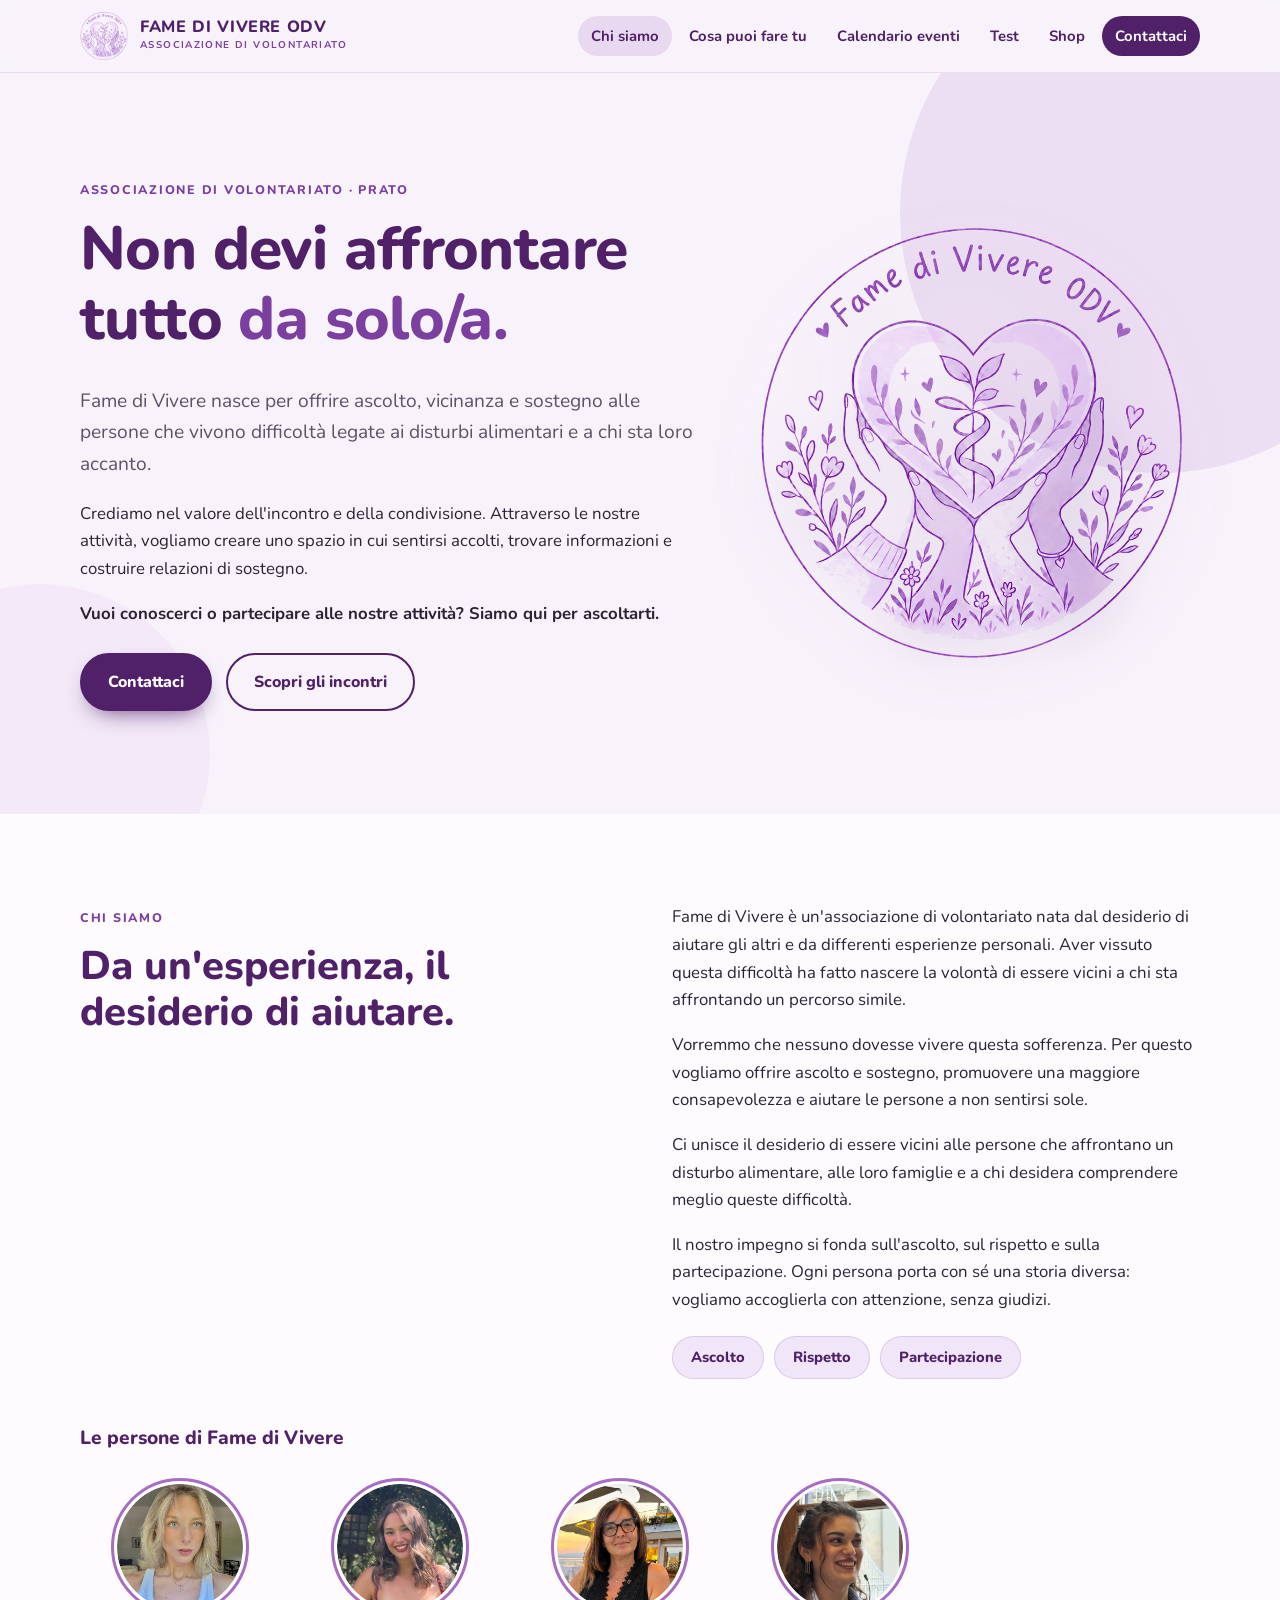
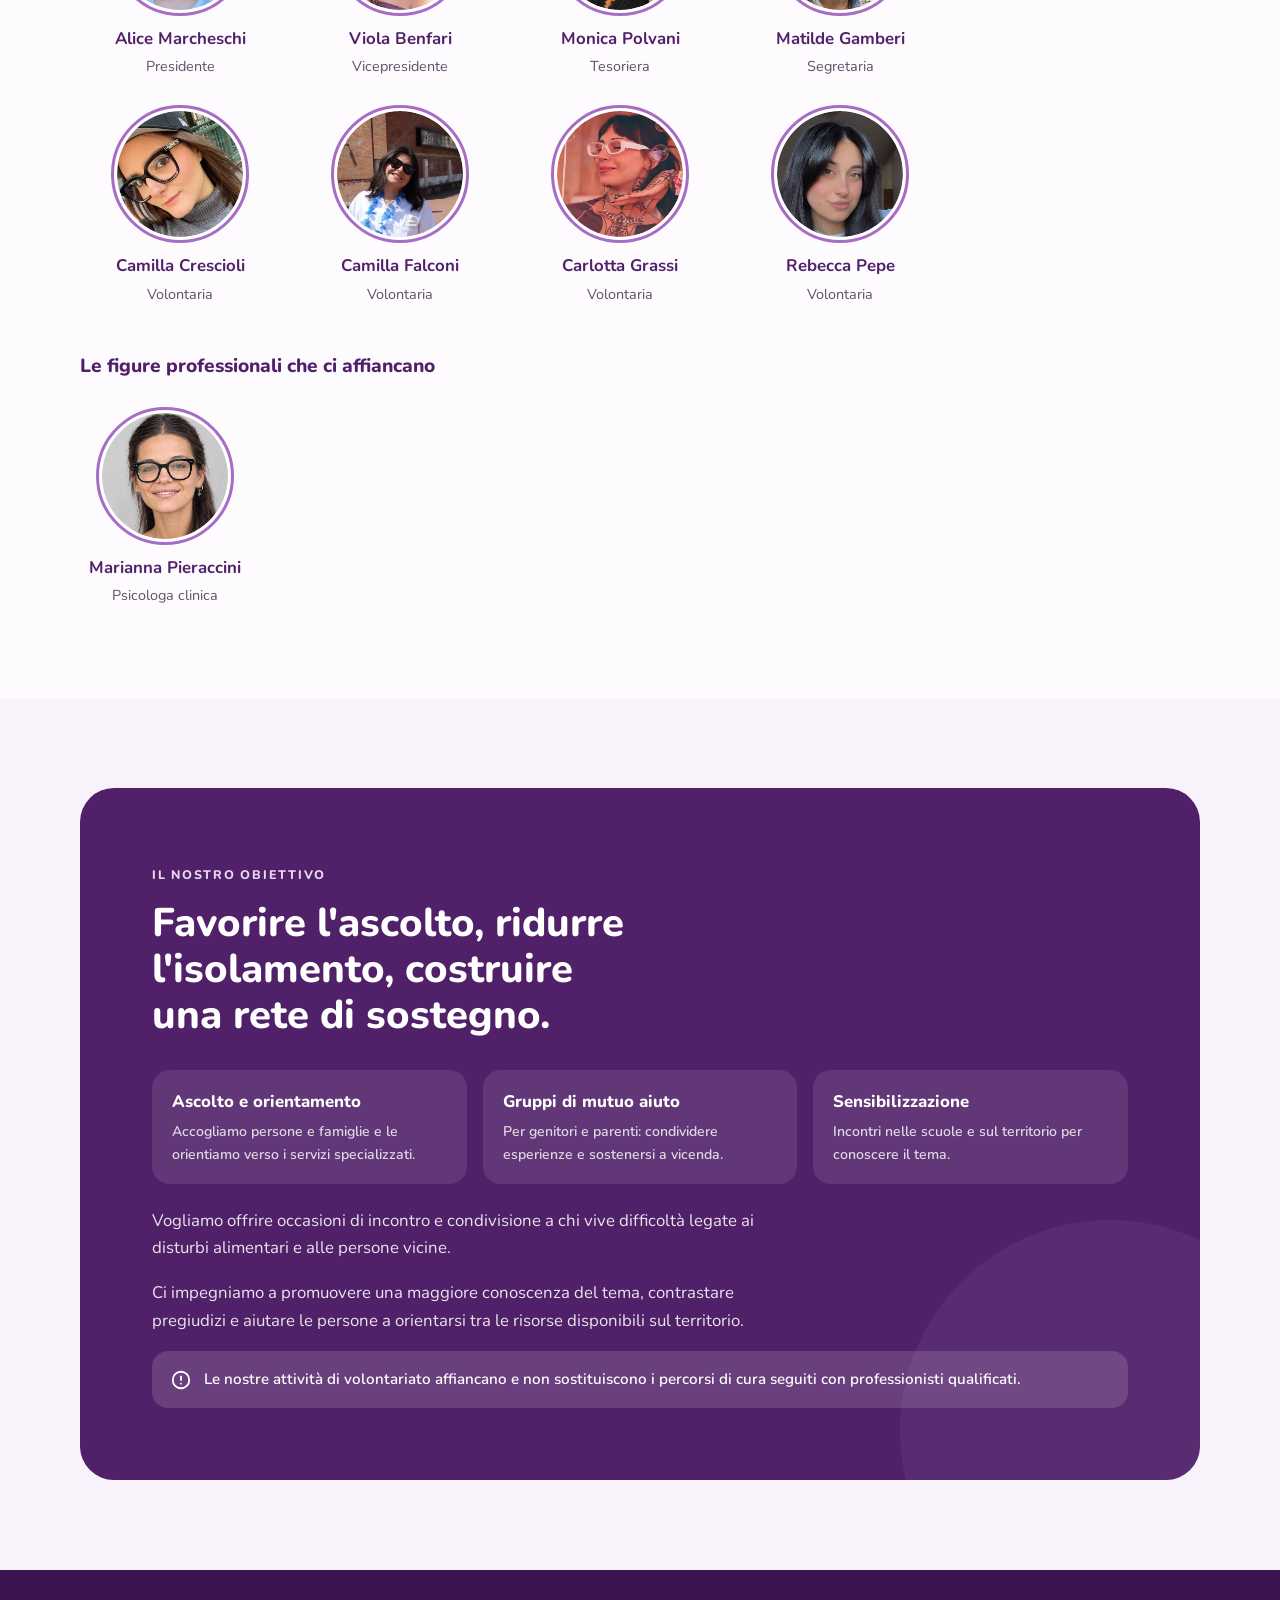
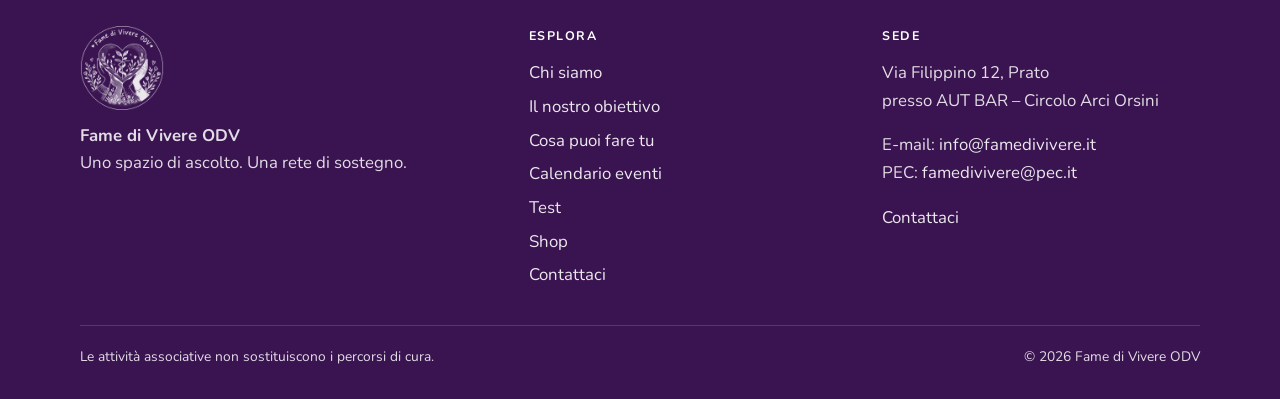
==== index.html @ 44b1a3b3 "Add files via upload" ====
<!doctype html>
<html lang="it">
<head>
<meta charset="utf-8">
<meta name="viewport" content="width=device-width,initial-scale=1">
<title>Fame di Vivere ODV – Uno spazio di ascolto, una rete di sostegno</title>
<meta name="description" content="Fame di Vivere è un'associazione di volontariato di Prato che offre ascolto e sostegno a chi vive un disturbo alimentare e alle persone che gli sono accanto.">
<meta name="theme-color" content="#502068">
<link rel="icon" href="img/favicon.png">
<link rel="preconnect" href="https://fonts.googleapis.com">
<link rel="preconnect" href="https://fonts.gstatic.com" crossorigin>
<link href="https://fonts.googleapis.com/css2?family=Nunito:wght@400;600;700;800&display=swap" rel="stylesheet">
<link rel="stylesheet" href="style.css">
</head>
<body>
<header class="site-header">
  <div class="wrap nav">
    <a class="brand" href="index.html" aria-label="Fame di Vivere – home">
      <img src="img/logo-sm.png" alt="">
      <span><b>FAME DI VIVERE ODV</b><small>Associazione di volontariato</small></span>
    </a>
    <button class="burger" aria-label="Apri il menu" aria-expanded="false"><span></span><span></span><span></span></button>
    <ul class="menu" id="menu">
      <li><a href="index.html" aria-current="page">Chi siamo</a></li>
      <li><a href="cosa-puoi-fare.html">Cosa puoi fare tu</a></li>
      <li><a href="calendario.html">Calendario eventi</a></li>
      <li><a href="test.html">Test</a></li>
      <li><a href="shop.html">Shop</a></li>
      <li><a class="cta" href="contatti.html">Contattaci</a></li>
    </ul>
  </div>
</header>
<main>
<!-- ============ a. HOME ============ -->
<section class="hero" id="home">
  <div class="blob b1"></div><div class="blob b2"></div>
  <div class="wrap grid">
    <div>
      <span class="eyebrow">Associazione di volontariato · Prato</span>
      <h1>Non devi affrontare tutto <em>da solo/a.</em></h1>
      <p class="lead">Fame di Vivere nasce per offrire ascolto, vicinanza e sostegno alle persone che vivono difficoltà legate ai disturbi alimentari e a chi sta loro accanto.</p>
      <p>Crediamo nel valore dell'incontro e della condivisione. Attraverso le nostre attività, vogliamo creare uno spazio in cui sentirsi accolti, trovare informazioni e costruire relazioni di sostegno.</p>
      <p><strong>Vuoi conoscerci o partecipare alle nostre attività? Siamo qui per ascoltarti.</strong></p>
      <div class="btns">
        <a class="btn primary" href="contatti.html">Contattaci</a>
        <a class="btn ghost" href="calendario.html">Scopri gli incontri</a>
      </div>
    </div>
    <img class="logo-big" src="img/logo.png" alt="Logo di Fame di Vivere ODV: due mani che sorreggono un cuore con una piantina che cresce">
  </div>
</section>

<!-- ============ b. CHI SIAMO ============ -->
<section class="alt" id="chi-siamo">
  <div class="wrap">
    <div class="two">
      <div>
        <span class="eyebrow">Chi siamo</span>
        <h2>Da un'esperienza, il desiderio di aiutare.</h2>
      </div>
      <div>
        <p>Fame di Vivere è un'associazione di volontariato nata dal desiderio di aiutare gli altri e da differenti esperienze personali. Aver vissuto questa difficoltà ha fatto nascere la volontà di essere vicini a chi sta affrontando un percorso simile.</p>
        <p>Vorremmo che nessuno dovesse vivere questa sofferenza. Per questo vogliamo offrire ascolto e sostegno, promuovere una maggiore consapevolezza e aiutare le persone a non sentirsi sole.</p>
        <p>Ci unisce il desiderio di essere vicini alle persone che affrontano un disturbo alimentare, alle loro famiglie e a chi desidera comprendere meglio queste difficoltà.</p>
        <p>Il nostro impegno si fonda sull'ascolto, sul rispetto e sulla partecipazione. Ogni persona porta con sé una storia diversa: vogliamo accoglierla con attenzione, senza giudizi.</p>
        <div class="valori"><span class="chip">Ascolto</span><span class="chip">Rispetto</span><span class="chip">Partecipazione</span></div>
      </div>
    </div>

    <h3 class="team-title">Le persone di Fame di Vivere</h3>
    <div class="team team-vol">
      <div class="person"><div class="avatar has-photo"><img src="img/volontarie/alice-marcheschi.jpg" alt="Alice Marcheschi" loading="lazy"></div><b>Alice Marcheschi</b><span>Presidente</span></div>
      <div class="person"><div class="avatar has-photo"><img src="img/volontarie/viola-benfari.jpg" alt="Viola Benfari" loading="lazy"></div><b>Viola Benfari</b><span>Vicepresidente</span></div>
      <div class="person"><div class="avatar has-photo"><img src="img/volontarie/monica-polvani.jpg" alt="Monica Polvani" loading="lazy"></div><b>Monica Polvani</b><span>Tesoriera</span></div>
      <div class="person"><div class="avatar has-photo"><img src="img/volontarie/matilde-gamberi.jpg" alt="Matilde Gamberi" loading="lazy"></div><b>Matilde Gamberi</b><span>Segretaria</span></div>
      <div class="person"><div class="avatar has-photo"><img src="img/volontarie/camilla-crescioli.jpg" alt="Camilla Crescioli" loading="lazy"></div><b>Camilla Crescioli</b><span>Volontaria</span></div>
      <div class="person"><div class="avatar has-photo"><img src="img/volontarie/camilla-falconi.jpg" alt="Camilla Falconi" loading="lazy"></div><b>Camilla Falconi</b><span>Volontaria</span></div>
      <div class="person"><div class="avatar has-photo"><img src="img/volontarie/carlotta-grassi.jpg" alt="Carlotta Grassi" loading="lazy"></div><b>Carlotta Grassi</b><span>Volontaria</span></div>
      <div class="person"><div class="avatar has-photo"><img src="img/volontarie/rebecca-pepe.jpg" alt="Rebecca Pepe" loading="lazy"></div><b>Rebecca Pepe</b><span>Volontaria</span></div>
    </div>

    <h3 class="team-title">Le figure professionali che ci affiancano</h3>
    <div class="team">
      <div class="person"><div class="avatar has-photo"><img src="img/professioniste/marianna-pieraccini.jpg" alt="Marianna Pieraccini" loading="lazy"></div><b>Marianna Pieraccini</b><span>Psicologa clinica</span></div>
    </div>
  </div>
</section>

<!-- ============ c. OBIETTIVO ============ -->
<section id="obiettivo">
  <div class="wrap">
    <div class="goal">
      <div class="blob"></div>
      <span class="eyebrow" style="color:var(--lilla-200)">Il nostro obiettivo</span>
      <h2>Favorire l'ascolto, ridurre l'isolamento, costruire una rete di sostegno.</h2>
      <div class="pillars">
        <div>Ascolto e orientamento<small>Accogliamo persone e famiglie e le orientiamo verso i servizi specializzati.</small></div>
        <div>Gruppi di mutuo aiuto<small>Per genitori e parenti: condividere esperienze e sostenersi a vicenda.</small></div>
        <div>Sensibilizzazione<small>Incontri nelle scuole e sul territorio per conoscere il tema.</small></div>
      </div>
      <p>Vogliamo offrire occasioni di incontro e condivisione a chi vive difficoltà legate ai disturbi alimentari e alle persone vicine.</p>
      <p>Ci impegniamo a promuovere una maggiore conoscenza del tema, contrastare pregiudizi e aiutare le persone a orientarsi tra le risorse disponibili sul territorio.</p>
      <div class="note">
        <svg viewBox="0 0 24 24" fill="none" stroke="currentColor" stroke-width="2" stroke-linecap="round" stroke-linejoin="round"><circle cx="12" cy="12" r="9"/><path d="M12 8v4M12 16h.01"/></svg>
        <span>Le nostre attività di volontariato affiancano e non sostituiscono i percorsi di cura seguiti con professionisti qualificati.</span>
      </div>
    </div>
  </div>
</section>


</main>
<footer>
  <div class="wrap">
    <div class="foot">
      <div>
        <img src="img/logo.png" alt="">
        <p><strong>Fame di Vivere ODV</strong><br>Uno spazio di ascolto. Una rete di sostegno.</p>
      </div>
      <div>
        <h4>Esplora</h4>
        <ul><li><a href="index.html">Chi siamo</a></li><li><a href="index.html#obiettivo">Il nostro obiettivo</a></li><li><a href="cosa-puoi-fare.html">Cosa puoi fare tu</a></li><li><a href="calendario.html">Calendario eventi</a></li><li><a href="test.html">Test</a></li><li><a href="shop.html">Shop</a></li><li><a href="contatti.html">Contattaci</a></li></ul>
      </div>
      <div>
        <h4>Sede</h4>
        <p>Via Filippino 12, Prato<br>presso AUT BAR – Circolo Arci Orsini</p>
        <p>E-mail: <a href="mailto:info@famedivivere.it">info@famedivivere.it</a><br>PEC: <a href="mailto:famedivivere@pec.it">famedivivere@pec.it</a></p>
        <p><a href="contatti.html">Contattaci</a></p>
      </div>
    </div>
    <div class="legal">
      <span>Le attività associative non sostituiscono i percorsi di cura.</span>
      <span>© 2026 Fame di Vivere ODV</span>
    </div>
  </div>
</footer>
<script>
  const b=document.querySelector('.burger'),m=document.getElementById('menu');
  b.addEventListener('click',()=>{const o=m.classList.toggle('open');b.setAttribute('aria-expanded',o)});
  m.addEventListener('click',e=>{if(e.target.tagName==='A'){m.classList.remove('open');b.setAttribute('aria-expanded',false)}});
</script>
</body>
</html>
---- style.css ----
/* Fame di Vivere ODV — bozza sito
   Palette ricavata da logo e volantino */
:root{
  --viola-900:#3a1450;
  --viola-800:#502068;   /* viola del volantino */
  --viola-600:#7b3fa0;   /* tratto del logo */
  --viola-400:#a76cc3;
  --lilla-200:#e8d8f0;
  --lilla-100:#f1e6f7;
  --lilla-50:#f8f3fb;
  --carta:#fdfbfe;
  --ink:#2b2233;
  --ink-soft:#5d5266;
  --raggio:22px;
  --ombra:0 12px 40px -18px rgba(80,32,104,.35);
}
*{box-sizing:border-box}
html{scroll-behavior:smooth;scroll-padding-top:84px}
body{
  margin:0;font-family:"Nunito",system-ui,-apple-system,"Segoe UI",sans-serif;
  color:var(--ink);background:var(--lilla-50);line-height:1.65;font-size:1.05rem;
  -webkit-font-smoothing:antialiased;
}
img{max-width:100%;display:block}
a{color:var(--viola-600)}
h1,h2,h3{font-family:"Nunito",system-ui,sans-serif;color:var(--viola-800);line-height:1.15;margin:0 0 .5em}
h1{font-size:clamp(2.2rem,5.4vw,3.8rem);font-weight:800;letter-spacing:-.01em}
h2{font-size:clamp(1.7rem,3.6vw,2.5rem);font-weight:800}
h3{font-size:1.2rem;font-weight:800}
p{margin:0 0 1em}
.wrap{width:min(1120px,100% - 40px);margin-inline:auto}
.eyebrow{
  display:inline-block;font-size:.78rem;font-weight:800;letter-spacing:.14em;text-transform:uppercase;
  color:var(--viola-600);margin-bottom:.9rem
}
.lead{font-size:1.2rem;color:var(--ink-soft);max-width:60ch}
.serif{font-family:"Fraunces",Georgia,serif}

/* ---------- header ---------- */
.site-header{
  position:sticky;top:0;z-index:50;
  background:rgba(248,243,251,.88);backdrop-filter:blur(12px);
  border-bottom:1px solid rgba(123,63,160,.12);
}
.nav{display:flex;align-items:center;justify-content:space-between;gap:20px;height:72px}
.brand{display:flex;align-items:center;gap:12px;text-decoration:none;color:var(--viola-800)}
.brand img{width:48px;height:48px}
.brand b{display:block;font-weight:800;letter-spacing:.04em;font-size:1.02rem;line-height:1.1}
.brand small{display:block;font-size:.62rem;letter-spacing:.14em;text-transform:uppercase;font-weight:700;color:var(--viola-600)}
.menu{display:flex;gap:4px;list-style:none;margin:0;padding:0}
.menu a{
  display:block;padding:8px 13px;border-radius:99px;text-decoration:none;
  color:var(--viola-800);font-weight:700;font-size:.93rem;transition:background .2s
}
.menu a:hover{background:var(--lilla-200)}
.menu a.cta{background:var(--viola-800);color:#fff}
.menu a.cta:hover{background:var(--viola-900)}
.burger{display:none;background:none;border:0;padding:8px;cursor:pointer}
.burger span{display:block;width:26px;height:2.5px;background:var(--viola-800);margin:5px 0;border-radius:2px;transition:.25s}

/* ---------- hero ---------- */
.hero{position:relative;overflow:hidden;padding:clamp(48px,8vw,110px) 0 clamp(60px,8vw,120px)}
.blob{position:absolute;border-radius:50%;background:var(--lilla-200);opacity:.7;z-index:0}
.blob.b1{width:520px;height:520px;right:-140px;top:-120px}
.blob.b2{width:340px;height:340px;left:-130px;bottom:-110px;background:var(--lilla-100)}
.hero .grid{position:relative;z-index:1;display:grid;grid-template-columns:1.15fr .85fr;gap:48px;align-items:center}
.hero h1 em{font-style:normal;color:var(--viola-600)}
.hero .logo-big{width:min(430px,100%);margin-inline:auto;filter:drop-shadow(0 18px 30px rgba(80,32,104,.18))}
.btns{display:flex;flex-wrap:wrap;gap:14px;margin-top:1.6rem}
.btn{
  display:inline-flex;align-items:center;gap:8px;padding:14px 26px;border-radius:99px;
  font-weight:800;text-decoration:none;font-size:1rem;border:2px solid var(--viola-800);
  transition:transform .2s,background .2s,color .2s,box-shadow .2s
}
.btn.primary{background:var(--viola-800);color:#fff;box-shadow:0 10px 24px -12px var(--viola-800)}
.btn.primary:hover{background:var(--viola-900);transform:translateY(-2px)}
.btn.ghost{background:transparent;color:var(--viola-800)}
.btn.ghost:hover{background:var(--viola-800);color:#fff;transform:translateY(-2px)}
.btn.light{background:#fff;color:var(--viola-800);border-color:#fff}
.btn.light:hover{background:var(--lilla-200);border-color:var(--lilla-200)}

/* ---------- sezioni ---------- */
section{padding:clamp(56px,7vw,96px) 0}
section.alt{background:var(--carta)}
.sec-head{max-width:720px;margin-bottom:2.4rem}
.two{display:grid;grid-template-columns:1fr 1fr;gap:clamp(28px,5vw,64px);align-items:start}
.card{
  background:#fff;border-radius:var(--raggio);padding:28px;box-shadow:var(--ombra);
  border:1px solid rgba(123,63,160,.1)
}
.card h3{margin-bottom:.35em}
.cards{display:grid;grid-template-columns:repeat(3,1fr);gap:22px}
.icon{
  width:52px;height:52px;border-radius:16px;background:var(--lilla-100);display:grid;place-items:center;
  margin-bottom:16px;color:var(--viola-600)
}
.icon svg{width:26px;height:26px}

/* chi siamo */
.valori{display:flex;flex-wrap:wrap;gap:10px;margin-top:1.4rem}
.chip{
  background:var(--lilla-100);color:var(--viola-800);font-weight:800;font-size:.92rem;
  padding:8px 18px;border-radius:99px;border:1px solid rgba(123,63,160,.18)
}
.team{display:grid;grid-template-columns:repeat(auto-fill,minmax(170px,1fr));gap:20px;margin-top:2rem}
.person{text-align:center}
.avatar{
  width:132px;height:132px;border-radius:50%;margin:0 auto 12px;
  background:radial-gradient(circle at 35% 30%,var(--lilla-100),var(--lilla-200));
  border:3px dashed var(--viola-400);display:grid;place-items:center;color:var(--viola-400)
}
.avatar svg{width:42px;height:42px}
.person b{display:block;color:var(--viola-800)}
.person span{font-size:.9rem;color:var(--ink-soft)}
.team-title{margin-top:3rem;margin-bottom:0}

/* obiettivo */
.goal{
  background:var(--viola-800);color:#fff;border-radius:34px;padding:clamp(32px,6vw,72px);
  position:relative;overflow:hidden
}
.goal h2{color:#fff;max-width:20ch}
.goal p{color:rgba(255,255,255,.88);max-width:62ch}
.goal .blob{background:rgba(255,255,255,.07);width:420px;height:420px;right:-120px;bottom:-160px}
.goal .pillars{display:grid;grid-template-columns:repeat(3,1fr);gap:16px;margin:2rem 0 1.4rem;position:relative}
.pillars div{background:rgba(255,255,255,.1);border-radius:18px;padding:18px 20px;font-weight:800}
.pillars small{display:block;font-weight:600;opacity:.8;margin-top:4px;font-size:.88rem}
.note{
  display:flex;gap:12px;align-items:flex-start;background:var(--lilla-100);color:var(--viola-800);
  border-radius:16px;padding:16px 18px;font-size:.95rem;font-weight:600;position:relative
}
.goal .note{background:rgba(255,255,255,.14);color:#fff}
.note svg{flex:none;width:22px;height:22px;margin-top:2px}

/* dove siamo */
.map{
  min-height:320px;border-radius:var(--raggio);overflow:hidden;position:relative;
  background:linear-gradient(135deg,var(--lilla-100),var(--lilla-200));
  display:grid;place-items:center;text-align:center;padding:24px;color:var(--viola-800);
  border:2px dashed var(--viola-400)
}
.map svg{width:44px;height:44px;margin:0 auto 10px;color:var(--viola-600)}
.indirizzo{
  background:var(--viola-800);color:#fff;border-radius:var(--raggio);padding:24px 28px;margin-bottom:1.4rem;text-align:center
}
.indirizzo small{display:block;letter-spacing:.14em;text-transform:uppercase;font-weight:800;font-size:.72rem;opacity:.8}
.indirizzo strong{display:block;font-size:1.7rem;margin:.2rem 0}
.indirizzo span{font-size:.95rem;opacity:.9}
.todo{
  display:inline-block;background:#fff4c9;color:#7a5a00;border:1px dashed #d9b23a;
  padding:1px 9px;border-radius:8px;font-size:.88em;font-weight:700
}

/* contatti */
.contatti-list{list-style:none;margin:0;padding:0;display:grid;gap:14px}
.contatti-list li{display:flex;gap:14px;align-items:center}
.contatti-list .icon{margin:0;flex:none}
.contatti-list b{display:block;color:var(--viola-800);font-size:.88rem;letter-spacing:.04em}
.supporto{background:linear-gradient(160deg,var(--lilla-100),#fff)}
.supporto .card{box-shadow:none}
form{display:grid;gap:14px;margin-top:1rem}
label{font-weight:800;color:var(--viola-800);font-size:.9rem;display:block;margin-bottom:5px}
input,textarea{
  width:100%;font:inherit;padding:13px 16px;border-radius:14px;border:1.5px solid var(--lilla-200);
  background:#fff;color:var(--ink)
}
input:focus,textarea:focus{outline:3px solid rgba(123,63,160,.25);border-color:var(--viola-600)}
textarea{min-height:120px;resize:vertical}

/* test */
.soon{
  text-align:center;border-radius:34px;padding:clamp(36px,6vw,72px);
  background:var(--lilla-100);border:2px dashed var(--viola-400)
}
.soon h2{margin-bottom:.4em}
.soon p{max-width:58ch;margin-inline:auto}

/* agenda / eventi */
.agenda{display:grid;gap:18px}
.evento{
  display:grid;grid-template-columns:96px 1fr auto;gap:22px;align-items:center;
  background:#fff;border-radius:var(--raggio);padding:20px 24px;box-shadow:var(--ombra);
  border:1px solid rgba(123,63,160,.1)
}
.data{
  background:var(--viola-800);color:#fff;border-radius:18px;text-align:center;padding:12px 6px;line-height:1.1
}
.data b{display:block;font-size:1.9rem}
.data span{font-size:.78rem;letter-spacing:.14em;text-transform:uppercase;font-weight:800;opacity:.85}
.meta{display:flex;flex-wrap:wrap;gap:6px 18px;font-size:.92rem;color:var(--ink-soft);margin-top:6px}
.meta span::before{content:"•";color:var(--viola-400);margin-right:7px}
.tag{
  font-size:.74rem;font-weight:800;letter-spacing:.1em;text-transform:uppercase;
  background:var(--lilla-100);color:var(--viola-800);padding:5px 12px;border-radius:99px;display:inline-block;margin-bottom:6px
}
.campo-eventi{display:grid;grid-template-columns:repeat(2,1fr);gap:22px}
.ev-card{background:#fff;border-radius:var(--raggio);overflow:hidden;box-shadow:var(--ombra);border:1px solid rgba(123,63,160,.1)}
.ev-img{
  aspect-ratio:16/9;background:linear-gradient(135deg,var(--lilla-200),var(--viola-400));
  display:grid;place-items:center;color:rgba(255,255,255,.9)
}
.ev-img svg{width:48px;height:48px}
.ev-body{padding:22px 26px 26px}

/* footer */
footer{background:var(--viola-900);color:rgba(255,255,255,.85);padding:56px 0 30px}
footer a{color:#fff}
.foot{display:grid;grid-template-columns:1.3fr 1fr 1fr;gap:36px}
.foot img{width:84px;margin-bottom:12px;filter:brightness(0) invert(1);opacity:.9}
.foot h4{color:#fff;letter-spacing:.12em;text-transform:uppercase;font-size:.78rem;margin:0 0 .8rem}
.foot ul{list-style:none;margin:0;padding:0;display:grid;gap:6px}
.foot a{text-decoration:none;opacity:.9}
.foot a:hover{text-decoration:underline}
.legal{
  margin-top:36px;padding-top:20px;border-top:1px solid rgba(255,255,255,.15);
  font-size:.86rem;display:flex;flex-wrap:wrap;justify-content:space-between;gap:10px
}

/* ---------- responsive ---------- */
@media (max-width:900px){
  .hero .grid,.two,.cards,.goal .pillars,.foot,.campo-eventi{grid-template-columns:1fr}
  .hero .logo-big{width:min(300px,80%);order:-1}
  .evento{grid-template-columns:76px 1fr}
  .evento .btn{grid-column:1/-1;justify-content:center}
  .burger{display:block}
  .menu{
    position:absolute;top:72px;left:0;right:0;background:var(--lilla-50);flex-direction:column;
    padding:12px 20px 20px;border-bottom:1px solid rgba(123,63,160,.15);display:none
  }
  .menu.open{display:flex}
  .menu a{padding:12px 14px}
}
@media (prefers-reduced-motion:reduce){html{scroll-behavior:auto}*{transition:none!important}}

/* ---------- pagine interne ---------- */
.page-hero{position:relative;overflow:hidden;padding:clamp(40px,6vw,76px) 0 clamp(28px,4vw,48px)}
.page-hero .wrap{position:relative;z-index:1}
.page-hero h1{font-size:clamp(2rem,4.6vw,3.2rem)}
.menu a[aria-current="page"]{background:var(--lilla-200)}
.menu a.cta[aria-current="page"]{background:var(--viola-900)}

/* ---------- calendario ---------- */
.cal-layout{display:grid;grid-template-columns:1.45fr 1fr;gap:28px;align-items:start}
.cal{background:#fff;border-radius:var(--raggio);box-shadow:var(--ombra);border:1px solid rgba(123,63,160,.1);padding:22px}
.cal-top{display:flex;align-items:center;justify-content:space-between;gap:10px;margin-bottom:14px}
.cal-top h2{margin:0;font-size:1.5rem;text-transform:capitalize}
.cal-nav{display:flex;gap:6px}
.cal-nav button{
  font:inherit;font-weight:800;cursor:pointer;border:1.5px solid var(--lilla-200);background:#fff;color:var(--viola-800);
  border-radius:12px;min-width:42px;height:42px;padding:0 12px;transition:background .2s
}
.cal-nav button:hover{background:var(--lilla-100)}
.cal-grid{display:grid;grid-template-columns:repeat(7,1fr);gap:6px}
.cal-dow{text-align:center;font-size:.72rem;font-weight:800;letter-spacing:.1em;text-transform:uppercase;color:var(--viola-600);padding:6px 0}
.cal-day{
  position:relative;aspect-ratio:1/1;border:0;border-radius:14px;background:var(--lilla-50);color:var(--ink);
  font:inherit;font-weight:700;cursor:pointer;display:flex;flex-direction:column;align-items:center;justify-content:center;gap:4px;
  transition:background .15s,transform .15s
}
.cal-day:hover{background:var(--lilla-100)}
.cal-day.out{background:transparent;color:#b9acc3;cursor:default}
.cal-day.today{outline:2px solid var(--viola-400);outline-offset:-2px}
.cal-day.has{background:var(--lilla-200);color:var(--viola-800)}
.cal-day.has::after{content:"";width:7px;height:7px;border-radius:50%;background:var(--viola-600)}
.cal-day.sel{background:var(--viola-800);color:#fff}
.cal-day.sel::after{background:#fff}
.cal-day:focus-visible{outline:3px solid rgba(123,63,160,.5)}
.cal-legend{display:flex;gap:18px;flex-wrap:wrap;margin-top:14px;font-size:.85rem;color:var(--ink-soft)}
.cal-legend i{display:inline-block;width:12px;height:12px;border-radius:4px;background:var(--lilla-200);margin-right:6px;vertical-align:-1px}
.cal-legend i.t{background:#fff;outline:2px solid var(--viola-400);outline-offset:-2px}
.day-panel{background:#fff;border-radius:var(--raggio);box-shadow:var(--ombra);border:1px solid rgba(123,63,160,.1);padding:24px;position:sticky;top:92px}
.day-panel h3{margin-bottom:.6em;text-transform:capitalize}
.day-panel .empty{color:var(--ink-soft);margin:0}
.day-item{border-top:1px solid var(--lilla-200);padding:14px 0}
.day-item:first-of-type{border-top:0;padding-top:0}
.day-item h4{margin:.2rem 0 .3rem;color:var(--viola-800);font-size:1.05rem}
.day-item .meta{margin-top:2px}
.ev-date{font-size:.8rem;font-weight:800;letter-spacing:.1em;text-transform:uppercase;color:var(--viola-600);margin-bottom:6px}
.ev-card .ev-img.d{flex-direction:column;gap:2px;font-weight:800;color:#fff}
.ev-card .ev-img.d b{font-size:3rem;line-height:1}
.ev-card .ev-img.d span{letter-spacing:.2em;text-transform:uppercase;font-size:.85rem}
.ev-card .meta{margin:.5rem 0 1rem}
.proximi{display:grid;grid-template-columns:repeat(3,1fr);gap:22px}
@media (max-width:900px){
  .cal-layout,.proximi{grid-template-columns:1fr}
  .day-panel{position:static}
  .cal{padding:14px}.cal-grid{gap:4px}
}
.team-vol{grid-template-columns:repeat(4,1fr);max-width:860px;row-gap:28px}
@media (max-width:900px){.team-vol{grid-template-columns:repeat(2,1fr)}}

/* mappa */
.map.live{padding:0;border:0;display:block;min-height:0;aspect-ratio:4/3;box-shadow:var(--ombra);background:var(--lilla-100)}
.map.live iframe{width:100%;height:100%;border:0;display:block}
.map-link{margin:16px 0 0}
@media (max-width:900px){.map.live{aspect-ratio:1/1}}

/* foto volontarie */
.avatar.has-photo{border:3px solid #fff;outline:3px solid var(--viola-400);outline-offset:0;overflow:hidden;background:var(--lilla-100);padding:0}
.avatar.has-photo img{width:100%;height:100%;object-fit:cover;border-radius:50%}

/* pagina contatti */
.cards.c2{grid-template-columns:repeat(2,1fr)}
.card p:last-child{margin-bottom:0}
.come{margin:.2rem 0 1rem;padding-left:1.1rem}
.come li{margin-bottom:.6rem}
.come b{color:var(--viola-800)}
.emergency{
  display:grid;grid-template-columns:auto 1fr;gap:clamp(18px,4vw,40px);align-items:center;margin-top:28px;
  background:#fff;border-radius:var(--raggio);padding:clamp(24px,4vw,40px);
  border:2px solid var(--viola-800);box-shadow:var(--ombra)
}
.em-num{
  font-weight:800;font-size:clamp(2.6rem,6vw,4rem);line-height:1;color:#fff;background:var(--viola-800);
  border-radius:50%;width:clamp(100px,14vw,140px);aspect-ratio:1/1;display:grid;place-items:center
}
.emergency h3{font-size:1.4rem}
.emergency p:last-child{margin-bottom:0}
.em-close{font-weight:800;color:var(--viola-800)}
@media (max-width:900px){.cards.c2{grid-template-columns:1fr}.emergency{grid-template-columns:1fr;justify-items:start}}

/* sostienici */
.dona{display:grid;grid-template-columns:1fr 1fr;gap:clamp(24px,4vw,56px);align-items:start;
  background:#fff;border-radius:34px;padding:clamp(24px,5vw,56px);box-shadow:var(--ombra);border:1px solid rgba(123,63,160,.1)}
.dona-widget{min-height:320px;display:flex;justify-content:center}
.piccolo{font-size:.88rem;color:var(--ink-soft);margin-top:1rem}
@media (max-width:900px){.dona{grid-template-columns:1fr}}

/* questionario */
.form-box{background:#fff;border-radius:var(--raggio);box-shadow:var(--ombra);border:1px solid rgba(123,63,160,.1);overflow:hidden}
.form-box iframe{display:block;width:100%;height:1150px;border:0}
.form-fallback{margin:14px 4px 0;font-size:.93rem;color:var(--ink-soft)}
.after{background:#fff;border-radius:34px;padding:clamp(28px,5vw,56px);box-shadow:var(--ombra);border:1px solid rgba(123,63,160,.1)}
.after .contatti-list{margin:1.4rem 0}
@media (max-width:900px){.form-box iframe{height:1300px}}

/* v8: cosa puoi fare tu / iban / shop */
.chips-nav{display:flex;flex-wrap:wrap;gap:10px;margin-top:1.4rem}
.chips-nav .chip{text-decoration:none;transition:background .2s}
.chips-nav .chip:hover{background:var(--lilla-200)}
.dona-testo .icon{margin-bottom:10px}
.iban-box{display:grid;grid-template-columns:auto 1fr;gap:20px;align-items:start;margin-top:24px;
  background:var(--lilla-100);border-radius:var(--raggio);padding:clamp(22px,4vw,36px);border:1px solid rgba(123,63,160,.15)}
.iban-box .icon{background:#fff;margin:0}
.iban-box h3{margin-bottom:.2em}
.iban-dati{margin:1rem 0 0;display:grid;gap:10px}
.iban-dati div{display:grid;grid-template-columns:110px 1fr;gap:12px;align-items:baseline}
.iban-dati dt{font-weight:800;color:var(--viola-800);font-size:.88rem;letter-spacing:.06em;text-transform:uppercase}
.iban-dati dd{margin:0;font-weight:700;word-break:break-word}
.copy{font:inherit;font-weight:800;font-size:.85rem;cursor:pointer;border:1.5px solid var(--viola-800);background:#fff;color:var(--viola-800);
  border-radius:99px;padding:4px 14px;margin-left:8px}
.copy:hover:not(:disabled){background:var(--viola-800);color:#fff}
.copy:disabled{opacity:.4;cursor:not-allowed}
@media (max-width:900px){.iban-box{grid-template-columns:1fr}.iban-dati div{grid-template-columns:1fr;gap:2px}}
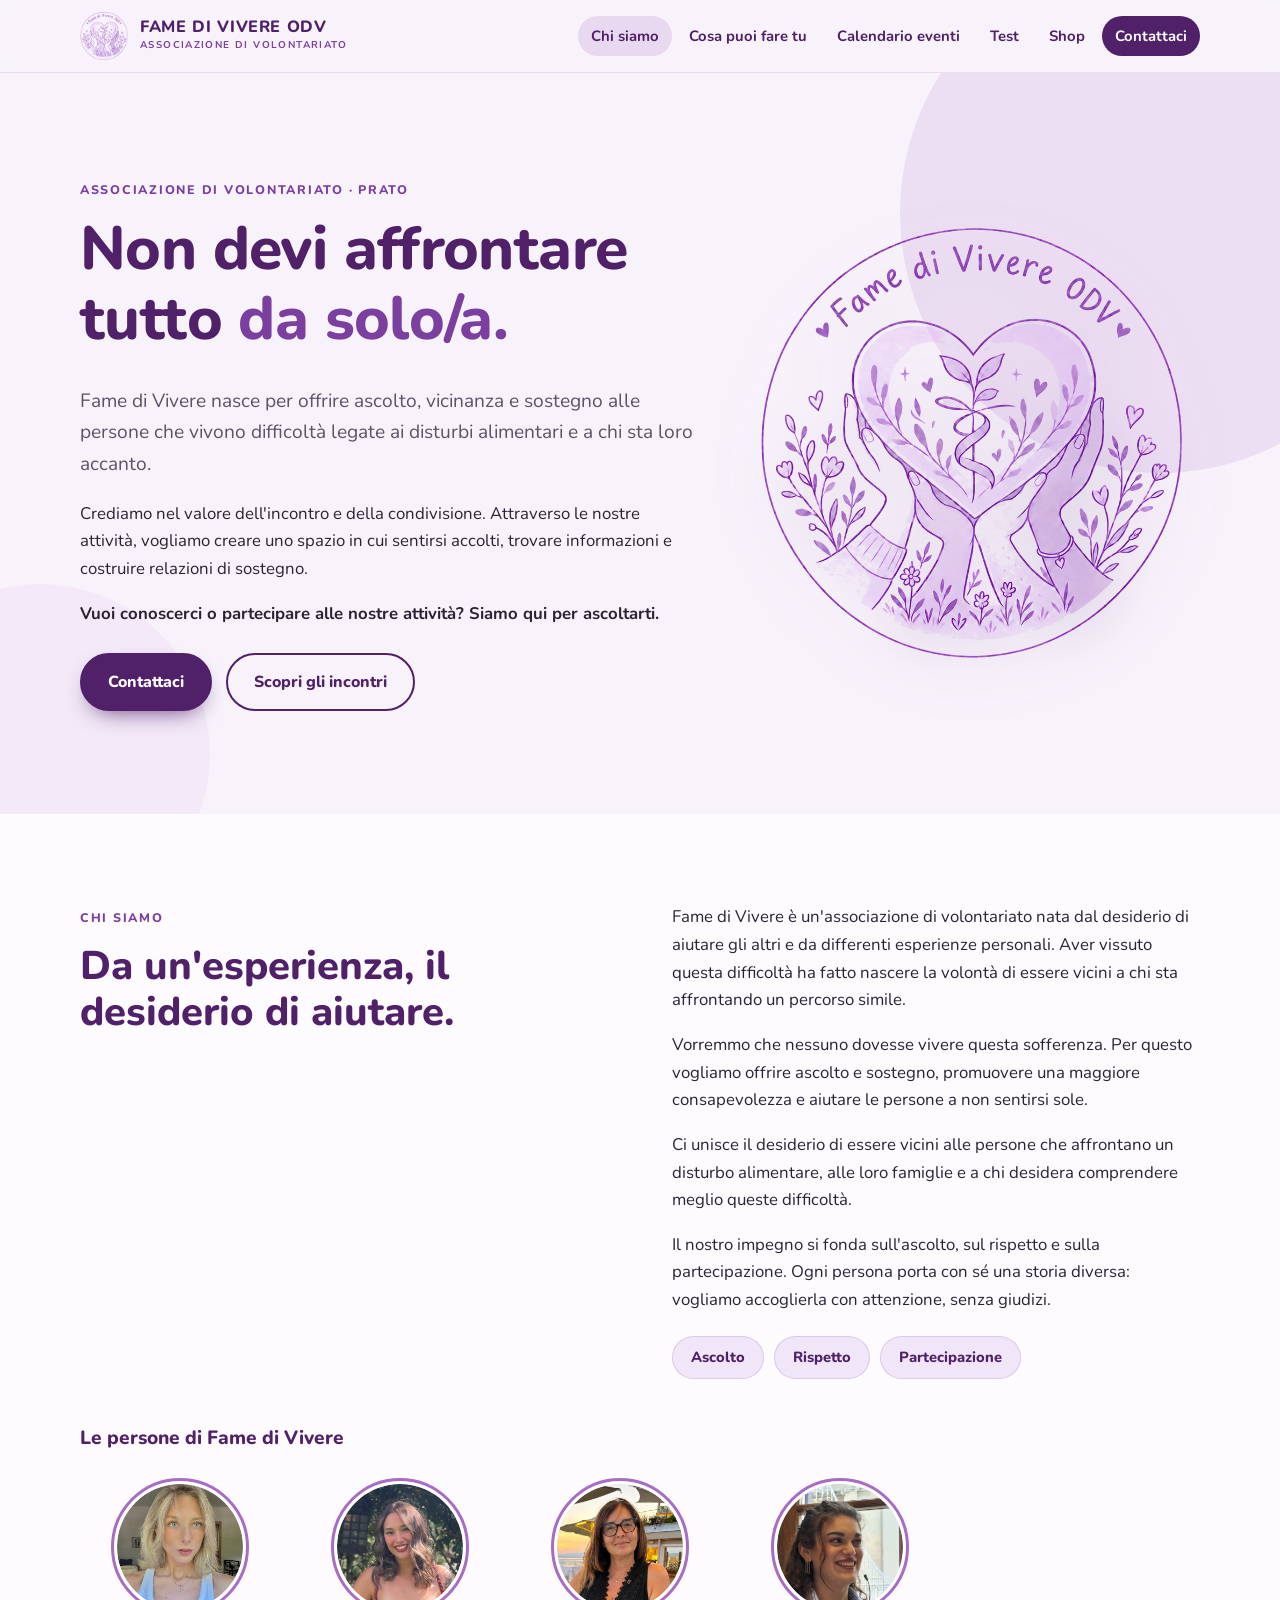
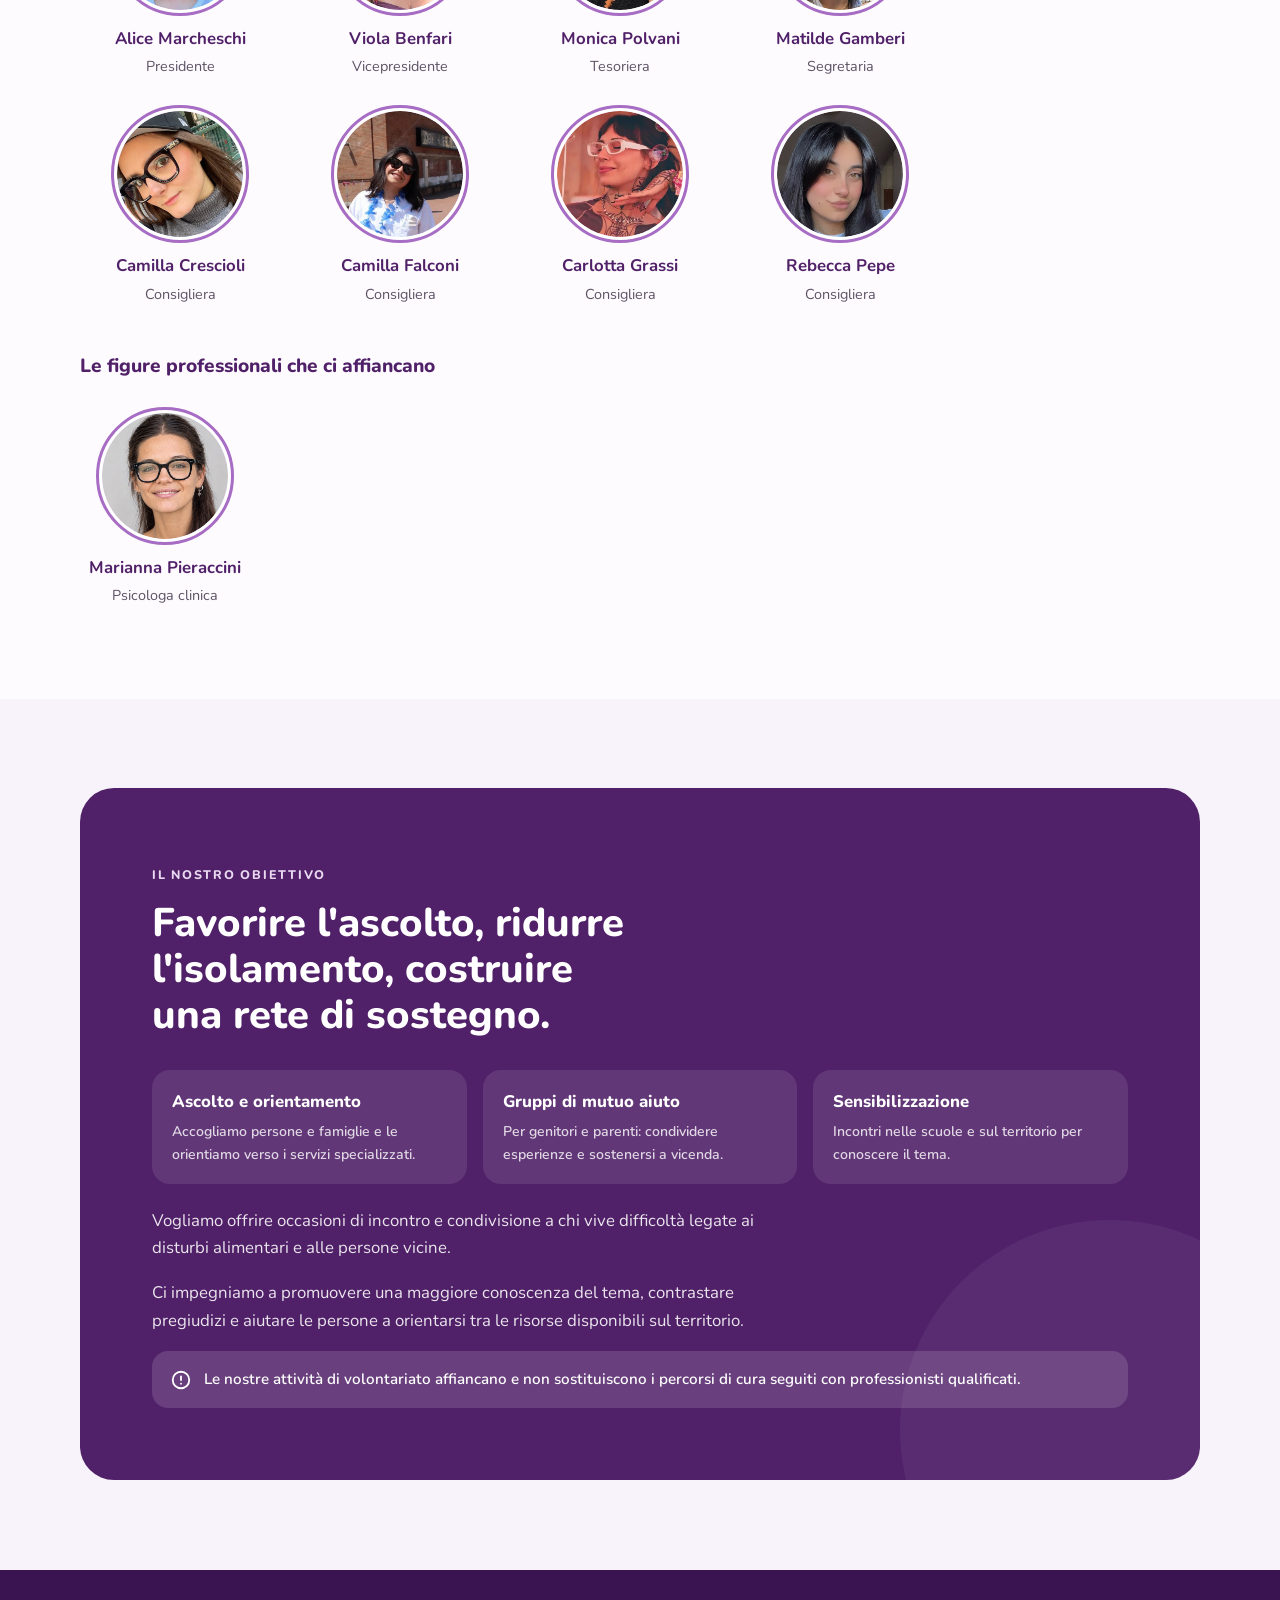
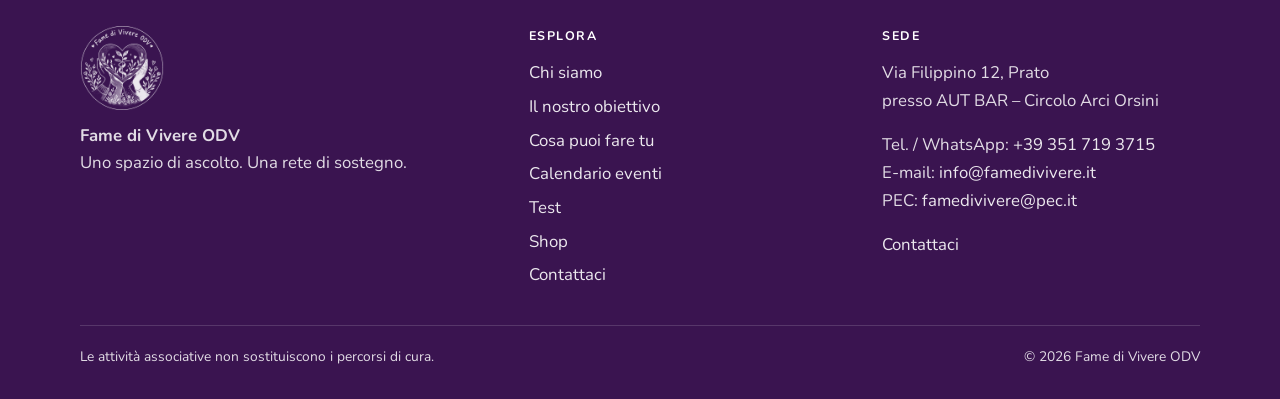
==== commit b2b0cbc6: "Aggiornamento v10" ====
--- a/index.html
+++ b/index.html
@@ -73,10 +73,10 @@
       <div class="person"><div class="avatar has-photo"><img src="img/volontarie/viola-benfari.jpg" alt="Viola Benfari" loading="lazy"></div><b>Viola Benfari</b><span>Vicepresidente</span></div>
       <div class="person"><div class="avatar has-photo"><img src="img/volontarie/monica-polvani.jpg" alt="Monica Polvani" loading="lazy"></div><b>Monica Polvani</b><span>Tesoriera</span></div>
       <div class="person"><div class="avatar has-photo"><img src="img/volontarie/matilde-gamberi.jpg" alt="Matilde Gamberi" loading="lazy"></div><b>Matilde Gamberi</b><span>Segretaria</span></div>
-      <div class="person"><div class="avatar has-photo"><img src="img/volontarie/camilla-crescioli.jpg" alt="Camilla Crescioli" loading="lazy"></div><b>Camilla Crescioli</b><span>Volontaria</span></div>
-      <div class="person"><div class="avatar has-photo"><img src="img/volontarie/camilla-falconi.jpg" alt="Camilla Falconi" loading="lazy"></div><b>Camilla Falconi</b><span>Volontaria</span></div>
-      <div class="person"><div class="avatar has-photo"><img src="img/volontarie/carlotta-grassi.jpg" alt="Carlotta Grassi" loading="lazy"></div><b>Carlotta Grassi</b><span>Volontaria</span></div>
-      <div class="person"><div class="avatar has-photo"><img src="img/volontarie/rebecca-pepe.jpg" alt="Rebecca Pepe" loading="lazy"></div><b>Rebecca Pepe</b><span>Volontaria</span></div>
+      <div class="person"><div class="avatar has-photo"><img src="img/volontarie/camilla-crescioli.jpg" alt="Camilla Crescioli" loading="lazy"></div><b>Camilla Crescioli</b><span>Consigliera</span></div>
+      <div class="person"><div class="avatar has-photo"><img src="img/volontarie/camilla-falconi.jpg" alt="Camilla Falconi" loading="lazy"></div><b>Camilla Falconi</b><span>Consigliera</span></div>
+      <div class="person"><div class="avatar has-photo"><img src="img/volontarie/carlotta-grassi.jpg" alt="Carlotta Grassi" loading="lazy"></div><b>Carlotta Grassi</b><span>Consigliera</span></div>
+      <div class="person"><div class="avatar has-photo"><img src="img/volontarie/rebecca-pepe.jpg" alt="Rebecca Pepe" loading="lazy"></div><b>Rebecca Pepe</b><span>Consigliera</span></div>
     </div>
 
     <h3 class="team-title">Le figure professionali che ci affiancano</h3>
@@ -124,7 +124,7 @@
       <div>
         <h4>Sede</h4>
         <p>Via Filippino 12, Prato<br>presso AUT BAR – Circolo Arci Orsini</p>
-        <p>E-mail: <a href="mailto:info@famedivivere.it">info@famedivivere.it</a><br>PEC: <a href="mailto:famedivivere@pec.it">famedivivere@pec.it</a></p>
+        <p>Tel. / WhatsApp: <a href="tel:+393517193715">+39 351 719 3715</a><br>E-mail: <a href="mailto:info@famedivivere.it">info@famedivivere.it</a><br>PEC: <a href="mailto:famedivivere@pec.it">famedivivere@pec.it</a></p>
         <p><a href="contatti.html">Contattaci</a></p>
       </div>
     </div>
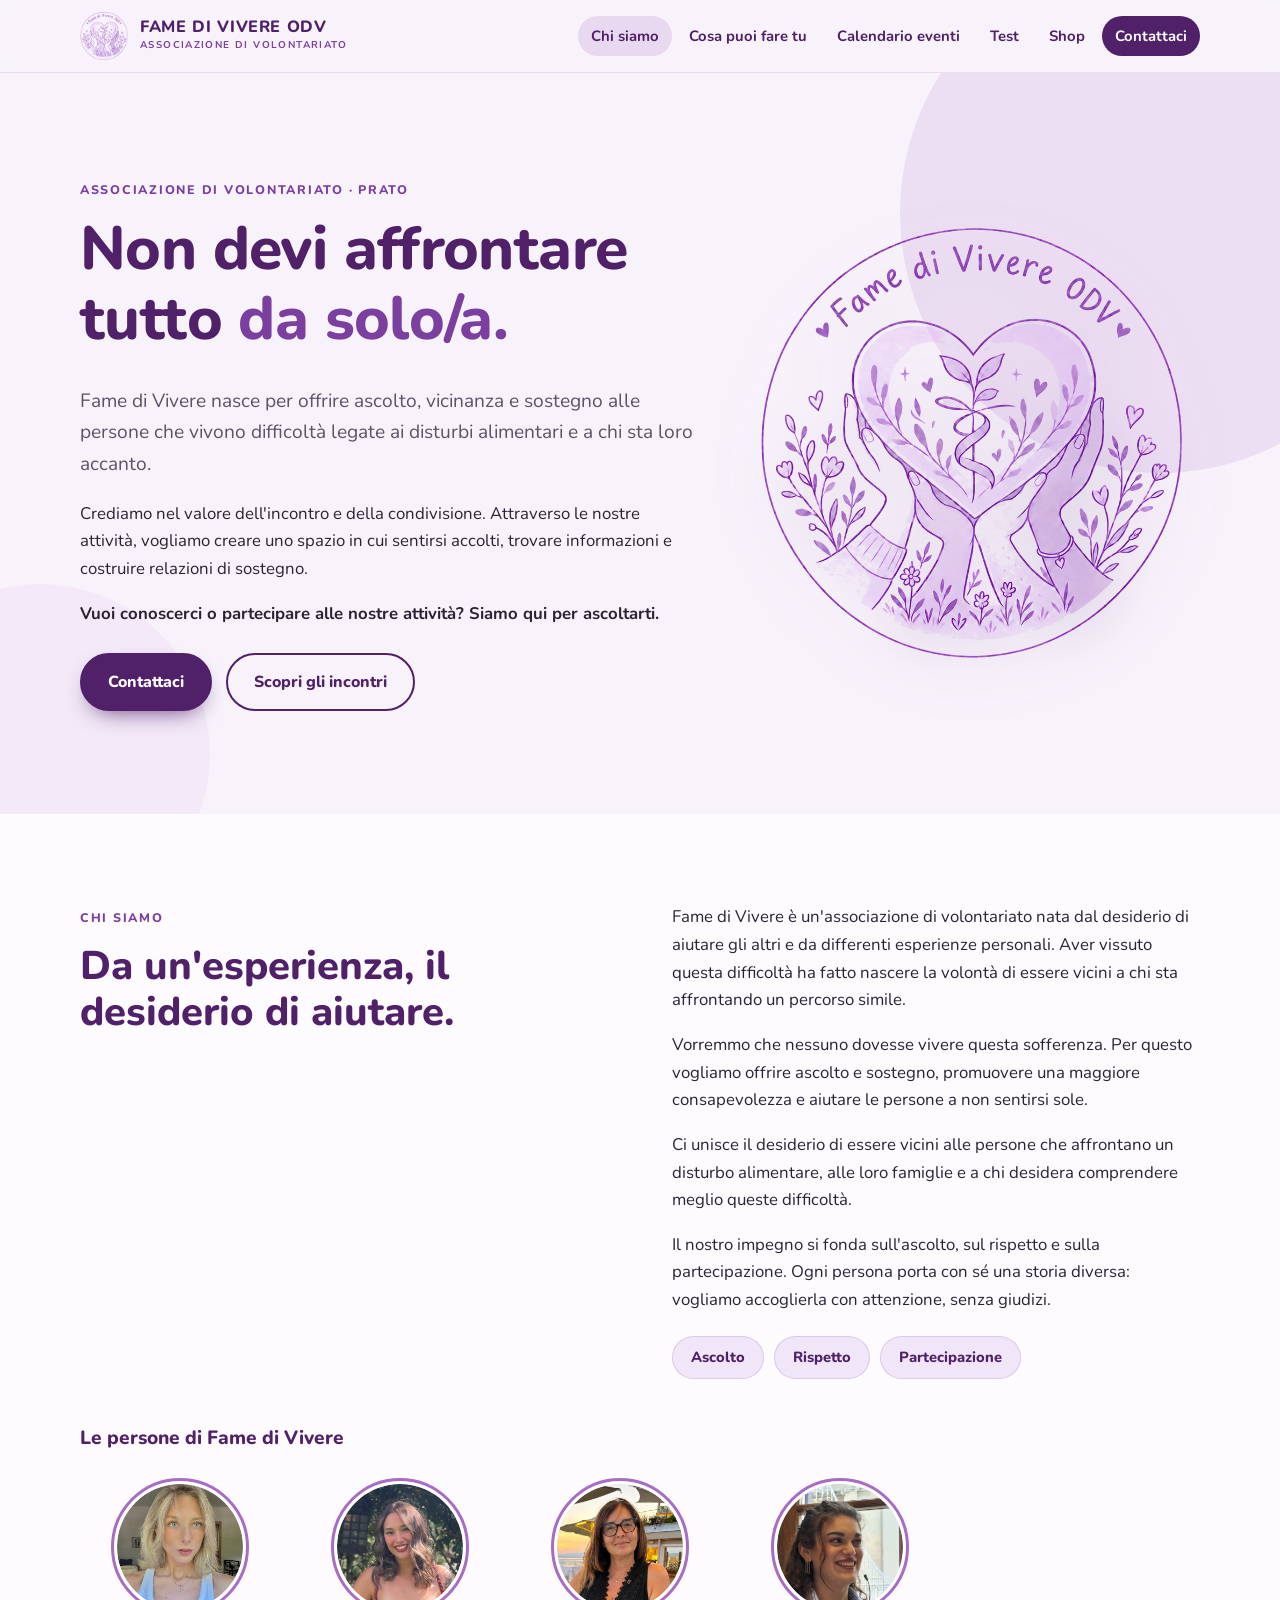
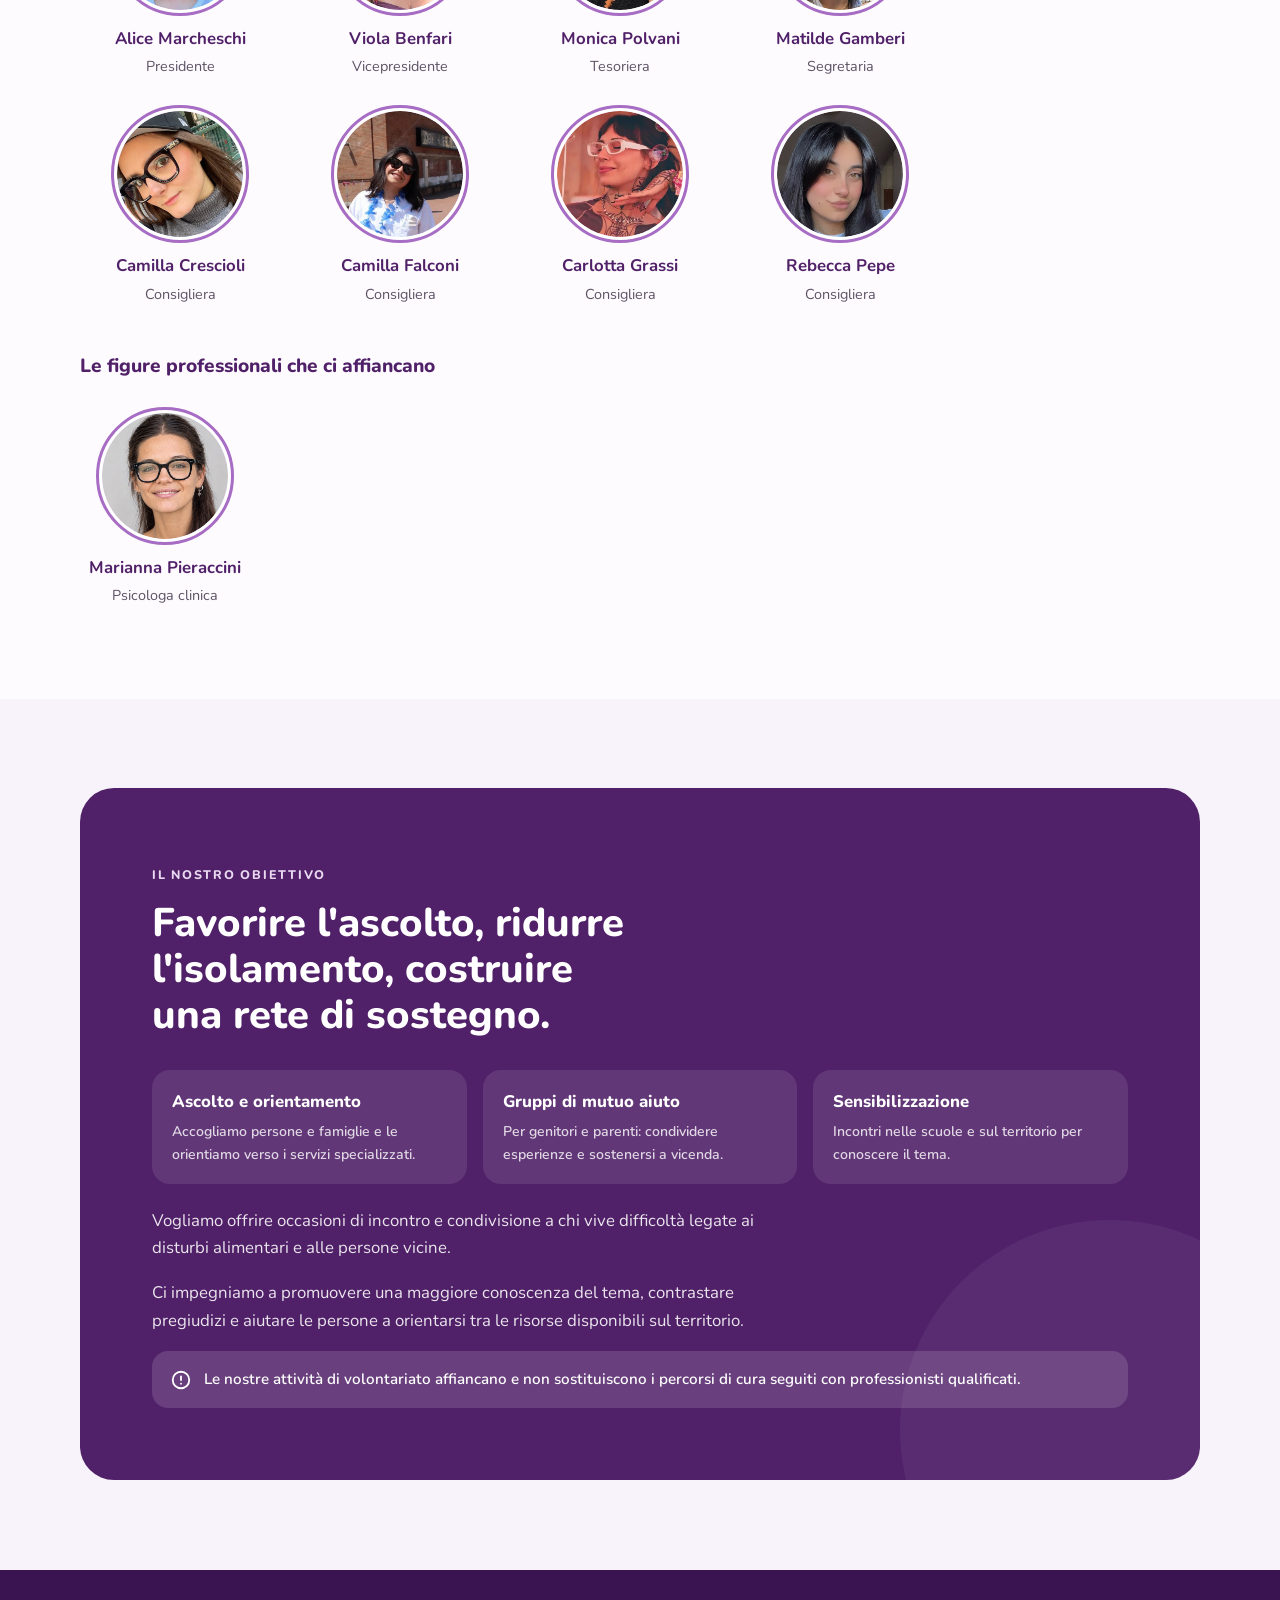
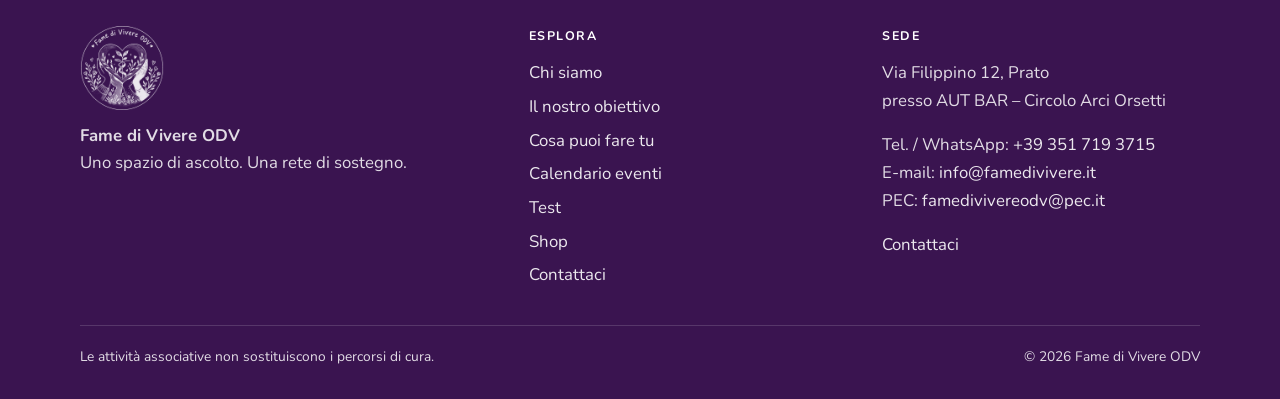
==== commit c9ae3f25: "Correzioni v11" ====
--- a/index.html
+++ b/index.html
@@ -123,8 +123,8 @@
       </div>
       <div>
         <h4>Sede</h4>
-        <p>Via Filippino 12, Prato<br>presso AUT BAR – Circolo Arci Orsini</p>
-        <p>Tel. / WhatsApp: <a href="tel:+393517193715">+39 351 719 3715</a><br>E-mail: <a href="mailto:info@famedivivere.it">info@famedivivere.it</a><br>PEC: <a href="mailto:famedivivere@pec.it">famedivivere@pec.it</a></p>
+        <p>Via Filippino 12, Prato<br>presso AUT BAR – Circolo Arci Orsetti</p>
+        <p>Tel. / WhatsApp: <a href="tel:+393517193715">+39 351 719 3715</a><br>E-mail: <a href="mailto:info@famedivivere.it">info@famedivivere.it</a><br>PEC: <a href="mailto:famedivivereodv@pec.it">famedivivereodv@pec.it</a></p>
         <p><a href="contatti.html">Contattaci</a></p>
       </div>
     </div>
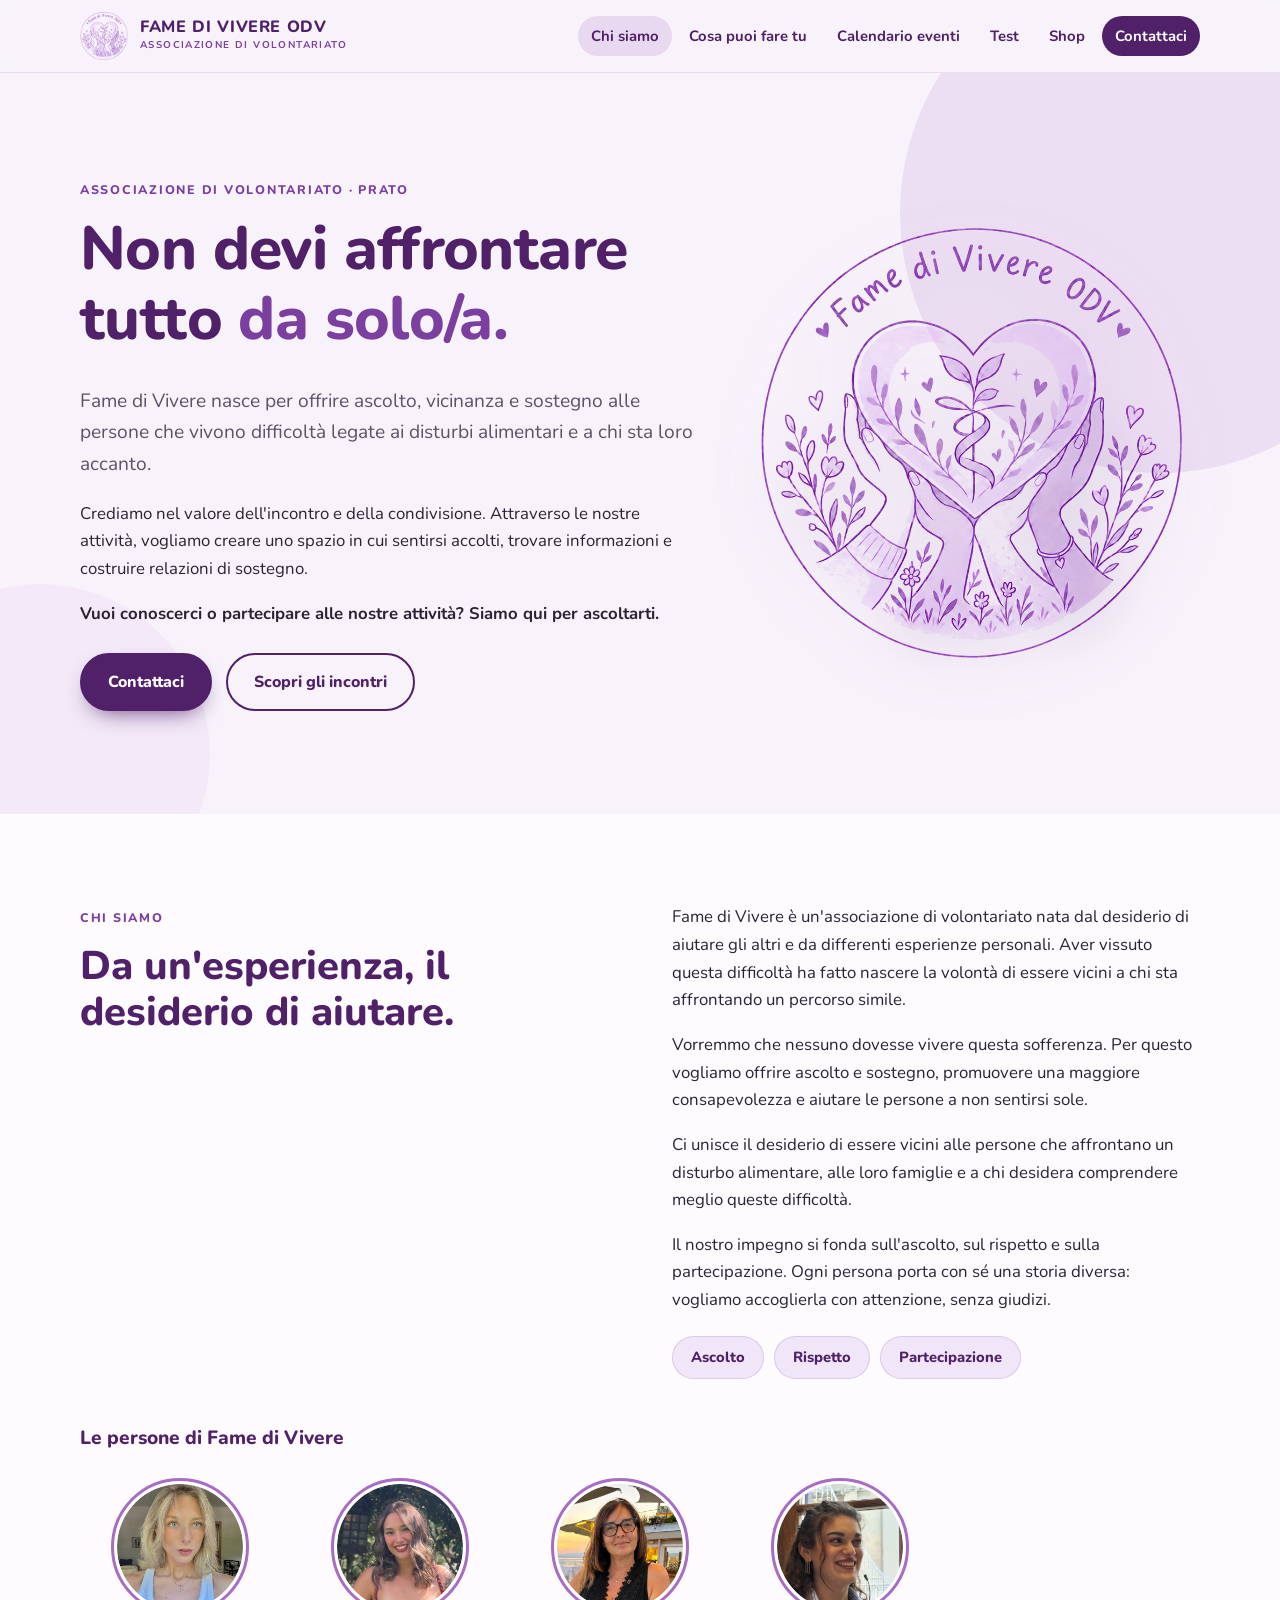
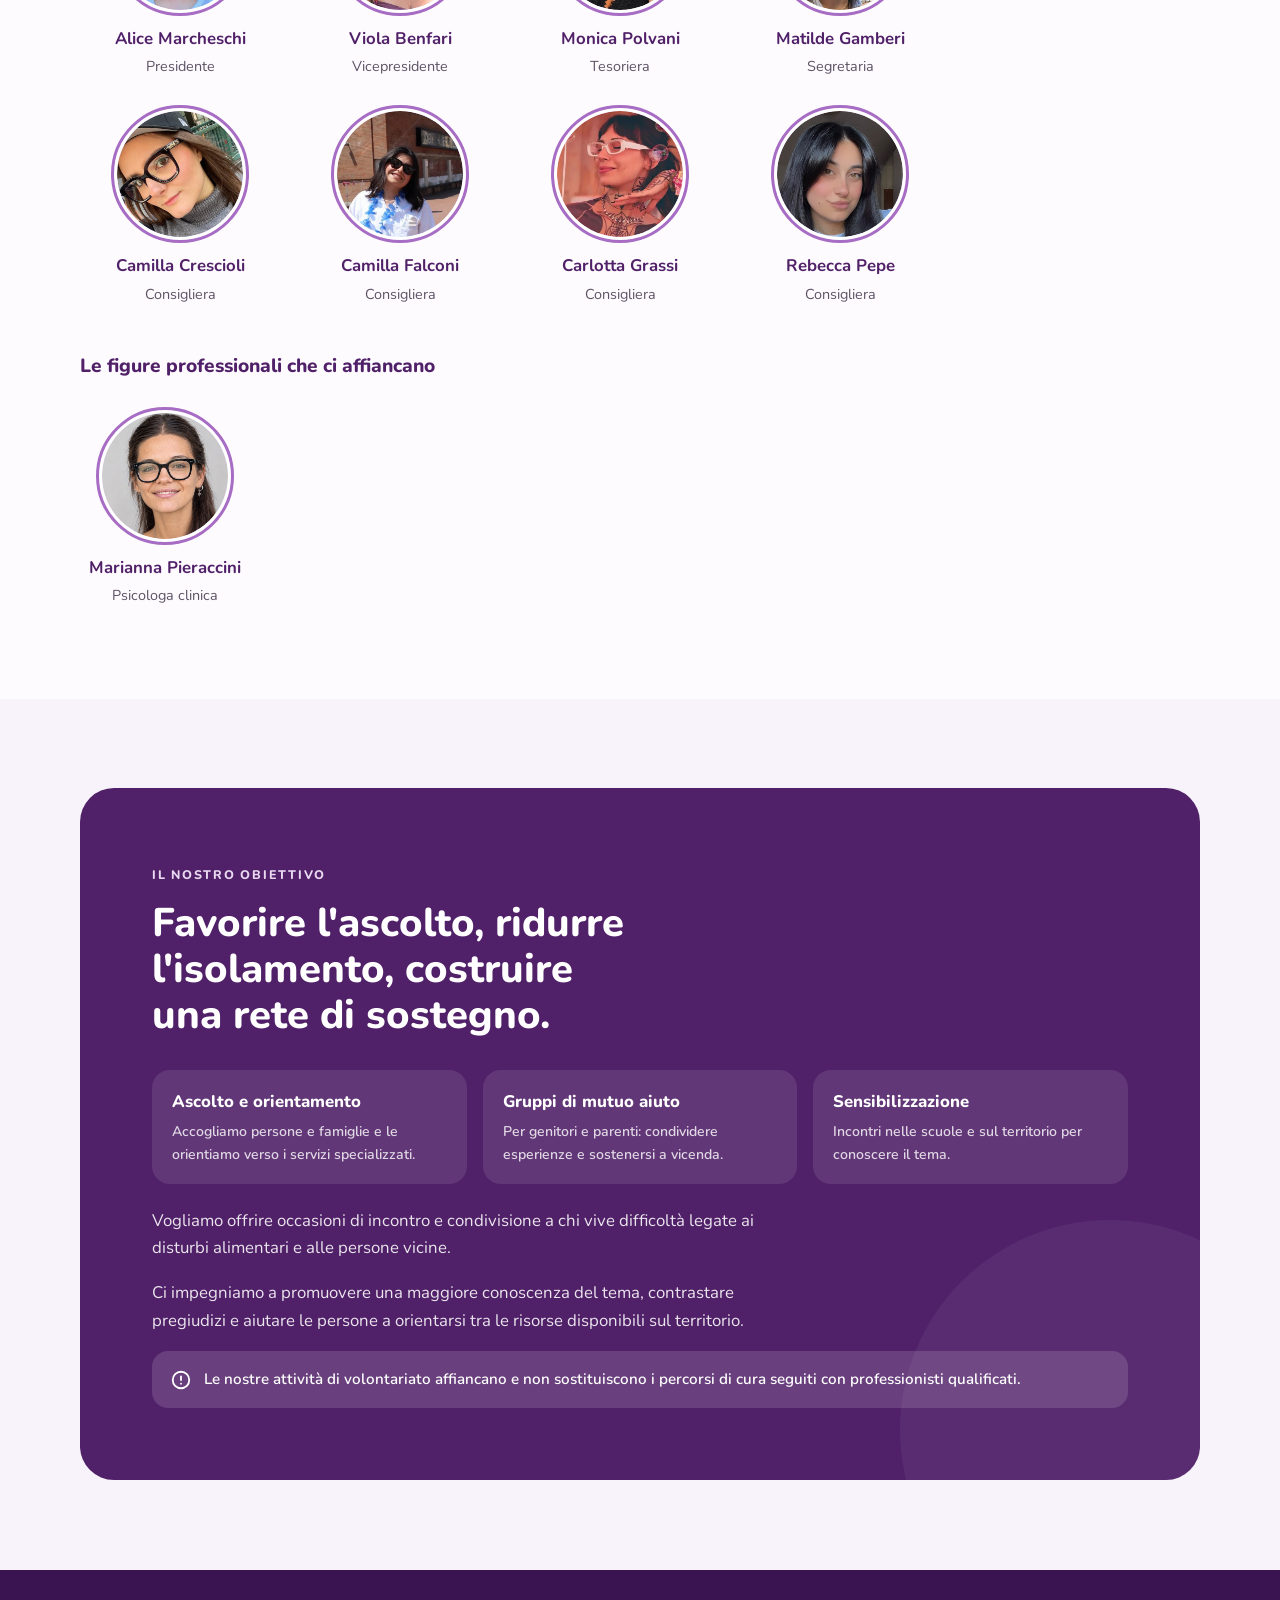
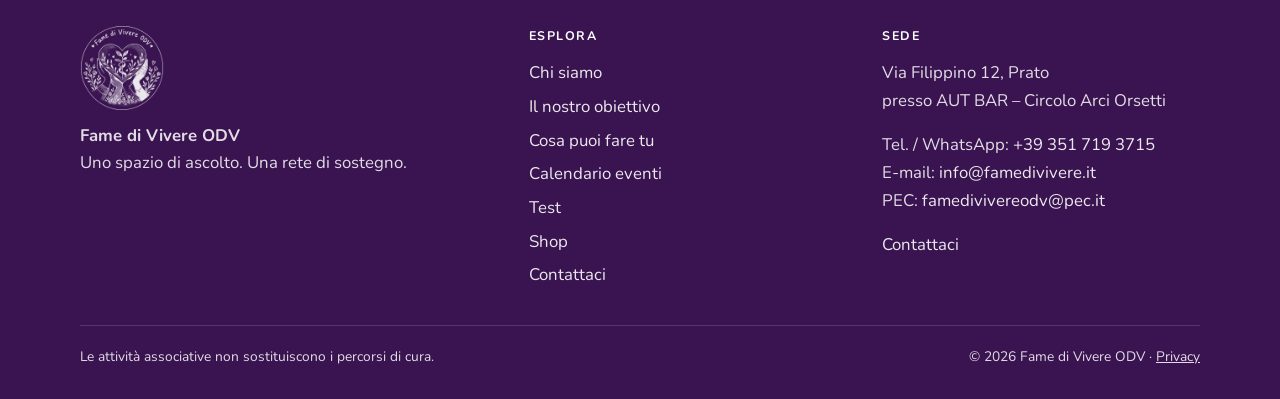
==== commit c6c628cb: "v12 privacy" ====
--- a/index.html
+++ b/index.html
@@ -7,9 +7,6 @@
 <meta name="description" content="Fame di Vivere è un'associazione di volontariato di Prato che offre ascolto e sostegno a chi vive un disturbo alimentare e alle persone che gli sono accanto.">
 <meta name="theme-color" content="#502068">
 <link rel="icon" href="img/favicon.png">
-<link rel="preconnect" href="https://fonts.googleapis.com">
-<link rel="preconnect" href="https://fonts.gstatic.com" crossorigin>
-<link href="https://fonts.googleapis.com/css2?family=Nunito:wght@400;600;700;800&display=swap" rel="stylesheet">
 <link rel="stylesheet" href="style.css">
 </head>
 <body>
@@ -130,7 +127,7 @@
     </div>
     <div class="legal">
       <span>Le attività associative non sostituiscono i percorsi di cura.</span>
-      <span>© 2026 Fame di Vivere ODV</span>
+      <span>© 2026 Fame di Vivere ODV · <a href="privacy.html">Privacy</a></span>
     </div>
   </div>
 </footer>
--- a/style.css
+++ b/style.css
@@ -352,3 +352,27 @@
 .copy:hover:not(:disabled){background:var(--viola-800);color:#fff}
 .copy:disabled{opacity:.4;cursor:not-allowed}
 @media (max-width:900px){.iban-box{grid-template-columns:1fr}.iban-dati div{grid-template-columns:1fr;gap:2px}}
+
+
+/* caratteri ospitati sul sito (niente connessione a Google Fonts) */
+@font-face{font-family:"Nunito";font-style:normal;font-weight:200 1000;font-display:swap;
+  src:local("Nunito"),url("fonts/Nunito/Nunito-VariableFont_wght.ttf") format("truetype")}
+
+/* contenuti di terze parti caricati a richiesta */
+.consent{background:var(--lilla-50);border:1px dashed var(--viola-400);border-radius:var(--raggio);padding:24px;text-align:center;display:flex;flex-direction:column;align-items:center;justify-content:center;gap:6px;min-height:240px}
+.consent strong{color:var(--viola-800);font-size:1.1rem}
+.consent p{max-width:52ch;margin:.3rem 0}
+.consent .btn{margin-top:.6rem}
+.map.live .consent{height:100%;border:0;border-radius:0}
+.map.live iframe{width:100%;height:100%}
+iframe.emb-fixed{display:block;width:100%;border:0}
+@media (max-width:900px){iframe.emb-fixed{min-height:560px}.form-box iframe.emb-fixed{height:1300px!important}}
+
+/* pagina privacy */
+.legale{max-width:78ch;background:#fff;border-radius:34px;padding:clamp(24px,4vw,48px);box-shadow:var(--ombra);border:1px solid rgba(123,63,160,.1)}
+.legale h2{font-size:1.35rem;margin:1.8em 0 .5em}
+.legale h3{font-size:1.08rem;margin:1.4em 0 .4em;color:var(--viola-600)}
+.legale>.piccolo:first-child{margin-top:0}
+.legale ul{padding-left:1.2em}
+.legale li{margin:.3em 0}
+.legal a{color:inherit;text-decoration:underline}
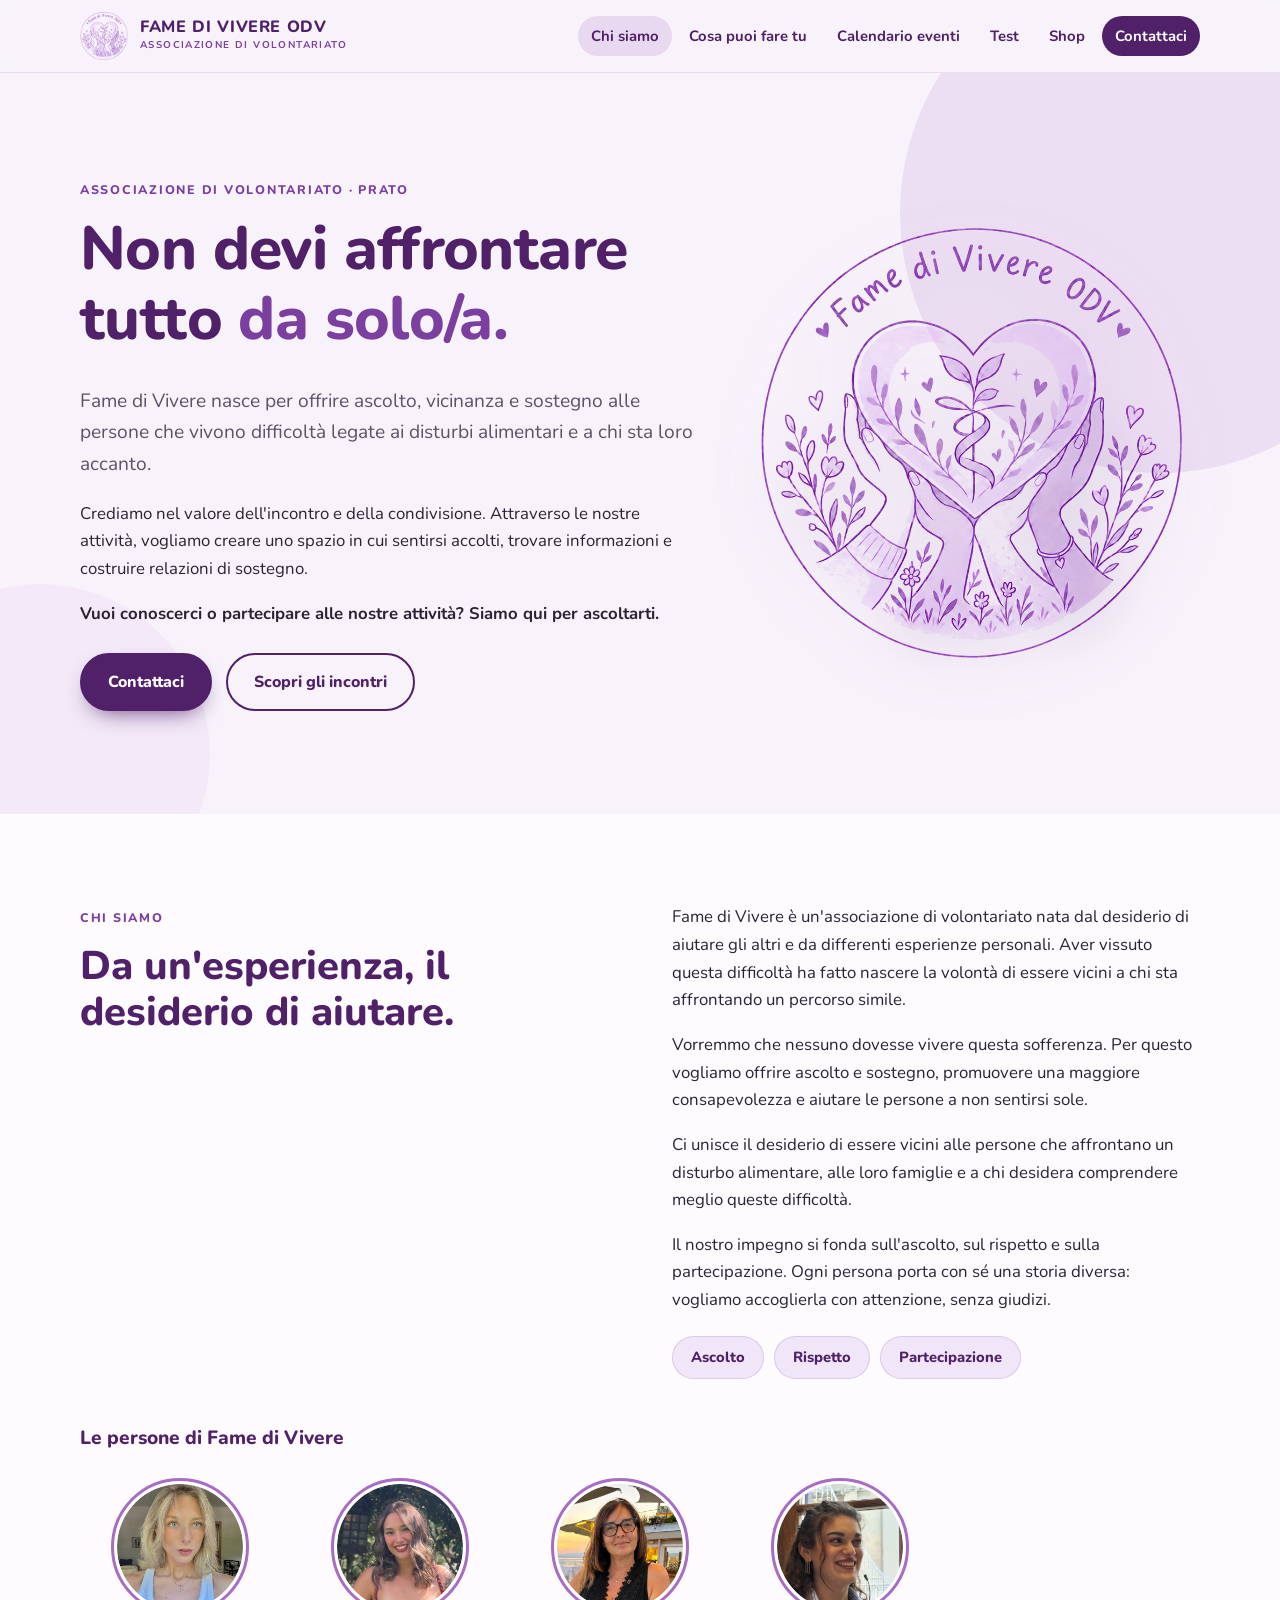
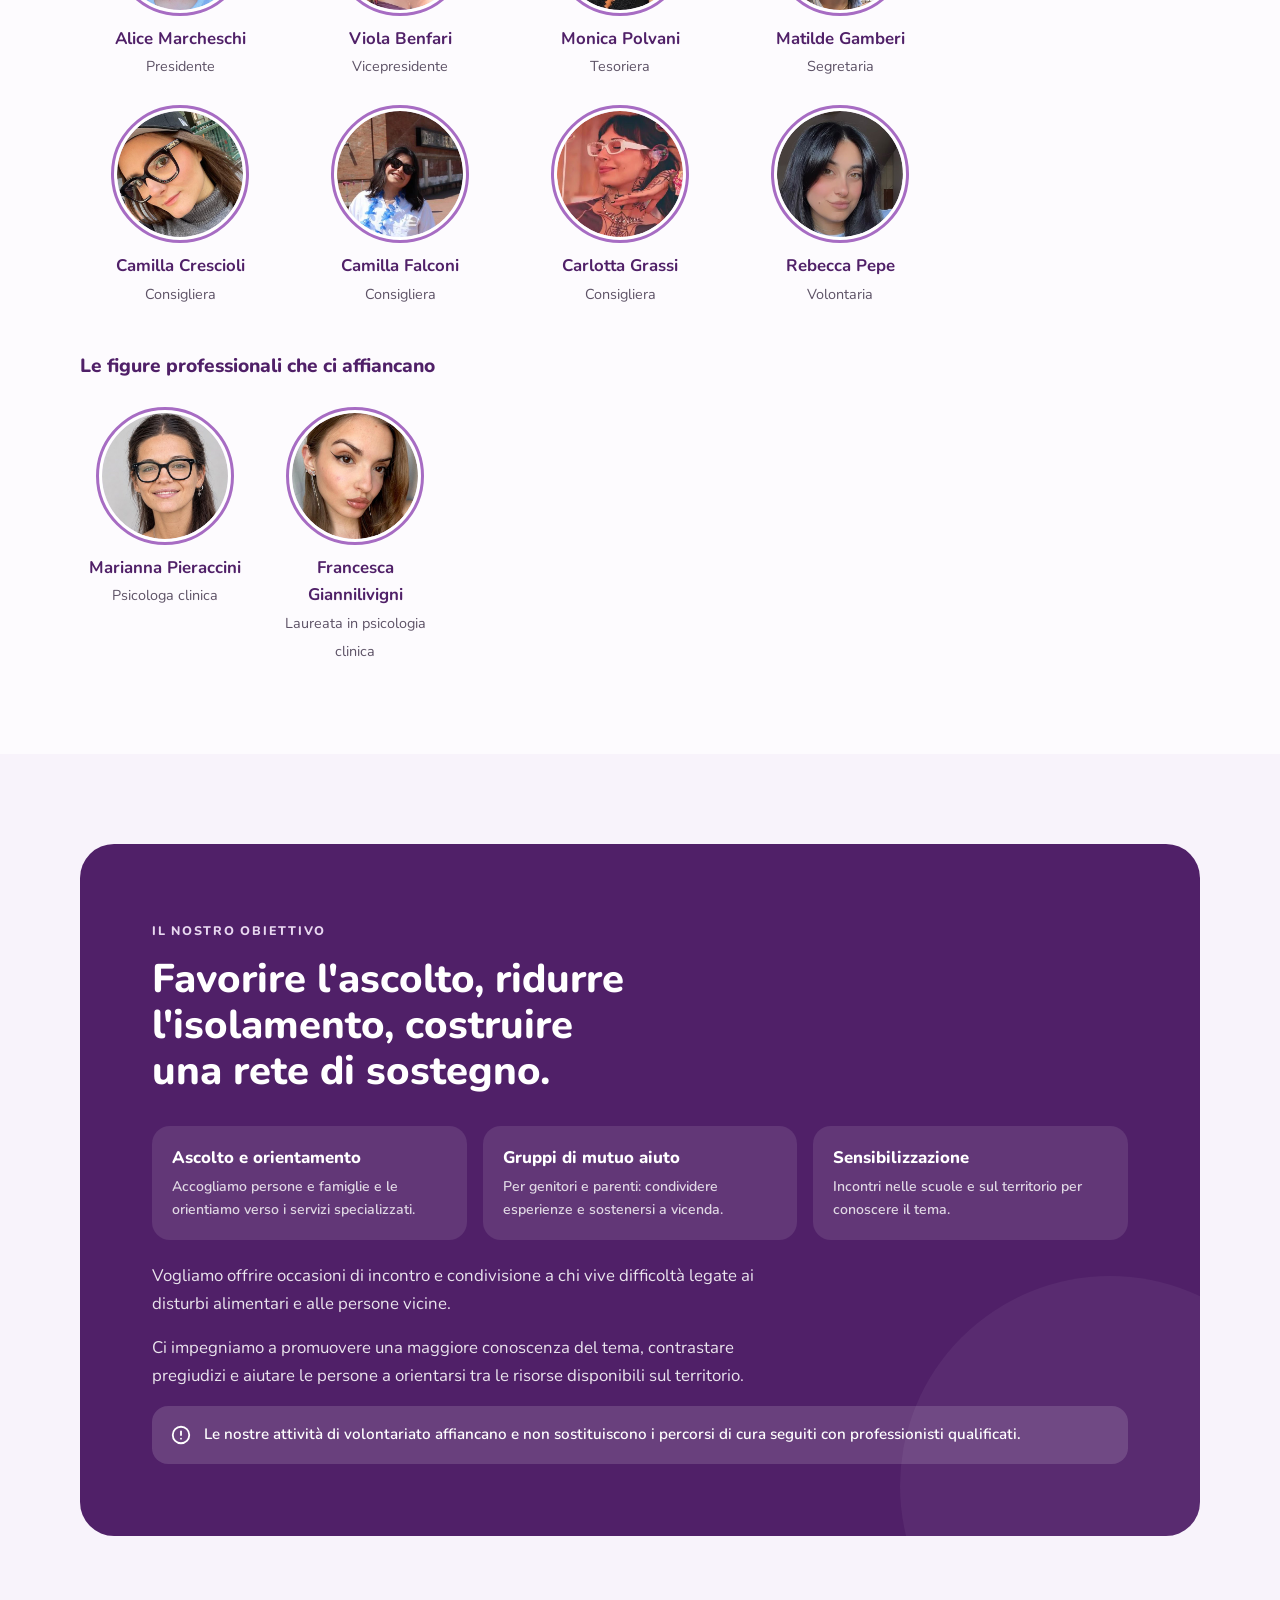
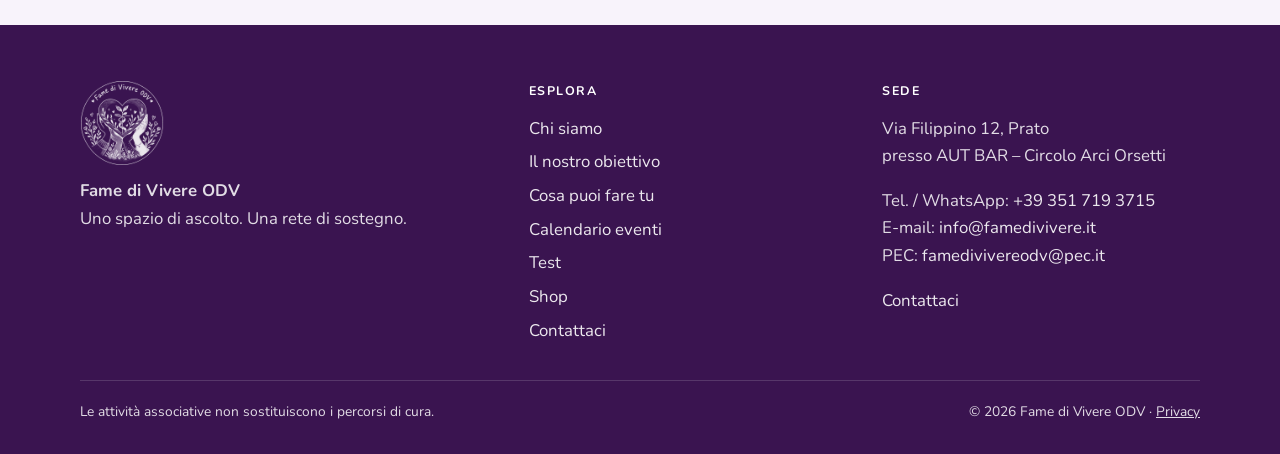
==== commit 16917b65: "v13" ====
--- a/index.html
+++ b/index.html
@@ -73,12 +73,13 @@
       <div class="person"><div class="avatar has-photo"><img src="img/volontarie/camilla-crescioli.jpg" alt="Camilla Crescioli" loading="lazy"></div><b>Camilla Crescioli</b><span>Consigliera</span></div>
       <div class="person"><div class="avatar has-photo"><img src="img/volontarie/camilla-falconi.jpg" alt="Camilla Falconi" loading="lazy"></div><b>Camilla Falconi</b><span>Consigliera</span></div>
       <div class="person"><div class="avatar has-photo"><img src="img/volontarie/carlotta-grassi.jpg" alt="Carlotta Grassi" loading="lazy"></div><b>Carlotta Grassi</b><span>Consigliera</span></div>
-      <div class="person"><div class="avatar has-photo"><img src="img/volontarie/rebecca-pepe.jpg" alt="Rebecca Pepe" loading="lazy"></div><b>Rebecca Pepe</b><span>Consigliera</span></div>
+      <div class="person"><div class="avatar has-photo"><img src="img/volontarie/rebecca-pepe.jpg" alt="Rebecca Pepe" loading="lazy"></div><b>Rebecca Pepe</b><span>Volontaria</span></div>
     </div>
 
     <h3 class="team-title">Le figure professionali che ci affiancano</h3>
     <div class="team">
       <div class="person"><div class="avatar has-photo"><img src="img/professioniste/marianna-pieraccini.jpg" alt="Marianna Pieraccini" loading="lazy"></div><b>Marianna Pieraccini</b><span>Psicologa clinica</span></div>
+      <div class="person"><div class="avatar has-photo"><img src="img/professioniste/francesca-giannilivigni.jpg" alt="Francesca Giannilivigni" loading="lazy"></div><b>Francesca Giannilivigni</b><span>Laureata in psicologia clinica</span></div>
     </div>
   </div>
 </section>
